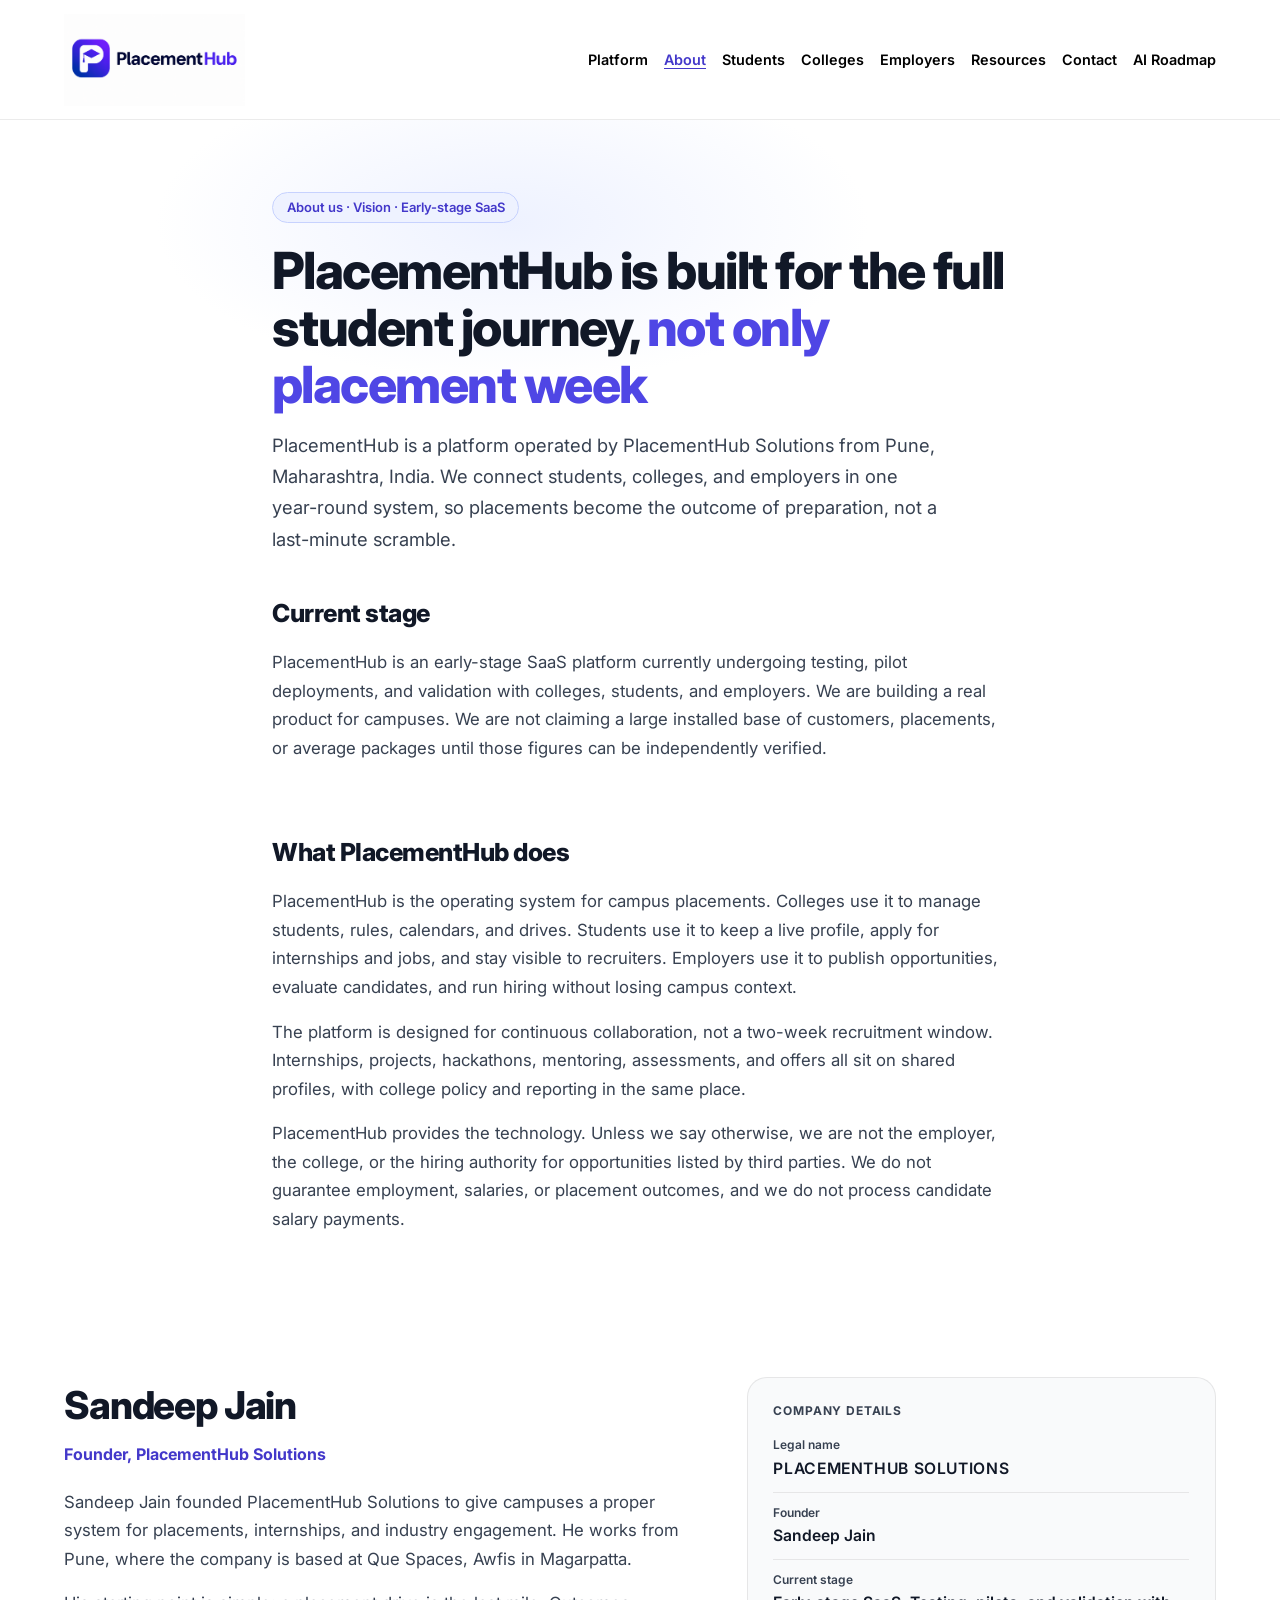
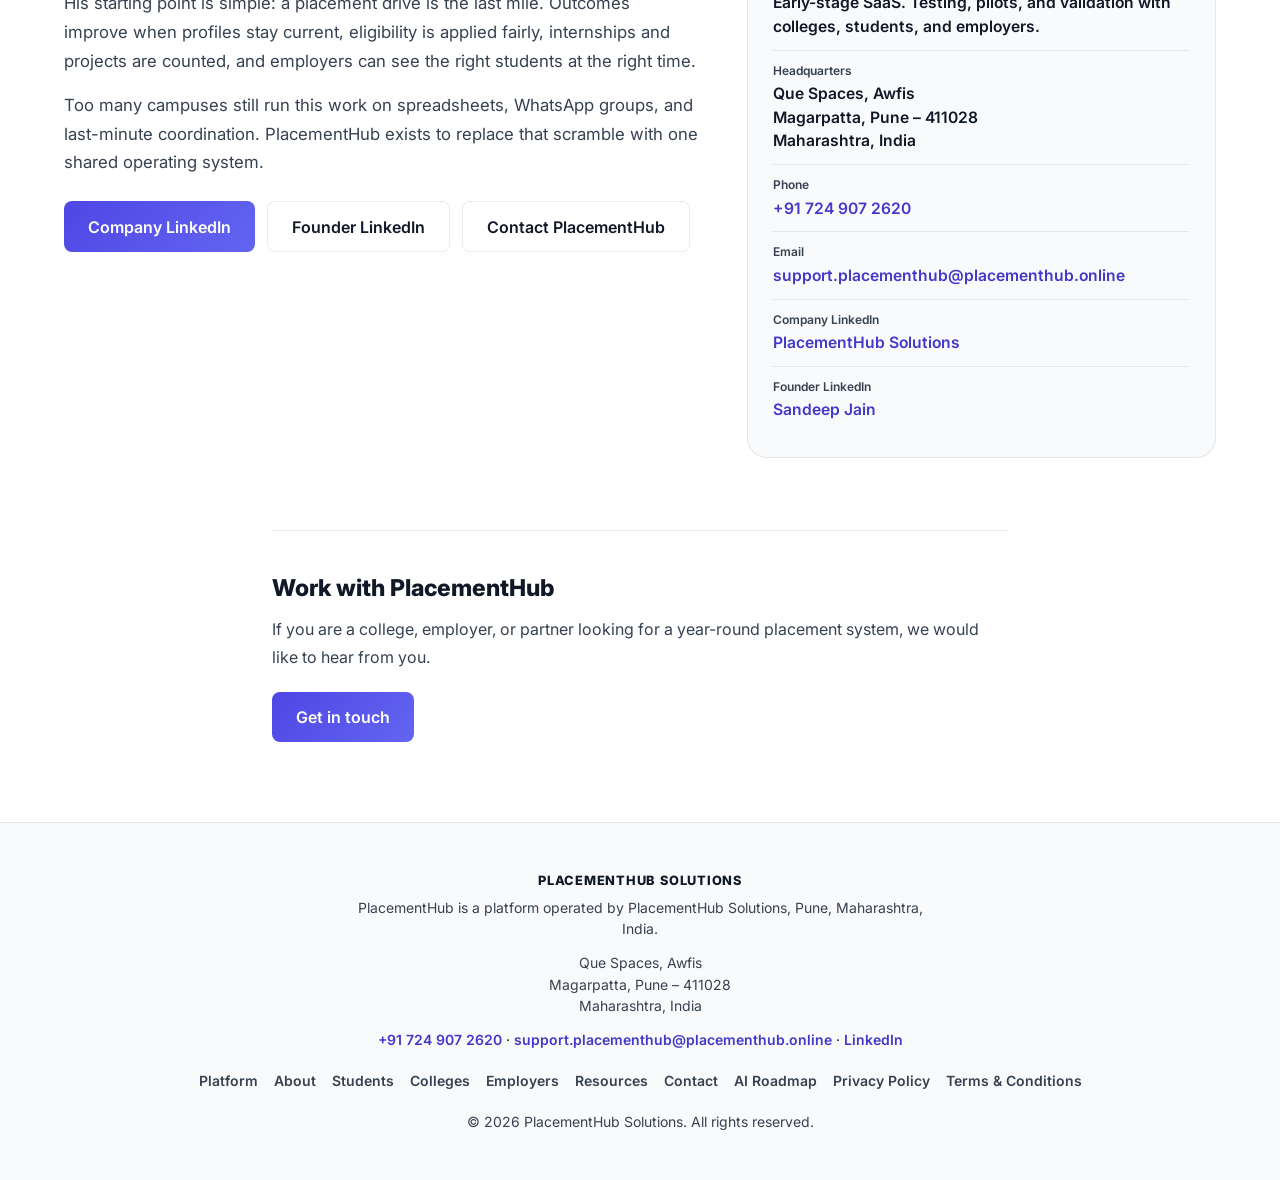
==== about/index.html @ 290630dd "Split the landing page into a multi-page site with shared chrome. Co-authored-by: Cursor <cursoragen" ====
<!DOCTYPE html>
<html lang="en">
<head>
  <meta charset="utf-8" />
  <meta name="viewport" content="width=device-width, initial-scale=1" />
  <meta http-equiv="Cache-Control" content="no-cache, no-store, must-revalidate" />
  <meta http-equiv="Pragma" content="no-cache" />
  <title>About Us — PlacementHub</title>
  <meta name="description" content="Meet PlacementHub Solutions and founder Sandeep Jain. PlacementHub is an early-stage campus placement platform based in Pune." />
  <link rel="canonical" href="https://placementhub.online/about/" />
  <script src="/js/refresh.js"></script>
  <link rel="preconnect" href="https://fonts.googleapis.com" />
  <link rel="preconnect" href="https://fonts.gstatic.com" crossorigin />
  <link href="https://fonts.googleapis.com/css2?family=Inter:wght@400;500;600;700;800&display=swap" rel="stylesheet" />
  <link rel="stylesheet" href="/css/site.css" />
</head>
<body>
  <a class="skip-link" href="#content">Skip to content</a>
  <header class="site-header">
    <div class="header-inner">
      <a class="brand" href="/" aria-label="PlacementHub home">
        <img class="brand-logo" src="/images/logo.png" alt="PlacementHub" width="480" height="92" />
      </a>
      <div class="header-actions">
        <nav class="nav-links" aria-label="Primary">
          <a href="/platform/">Platform</a>
          <a href="/about/" aria-current="page">About</a>
          <a href="/students/">Students</a>
          <a href="/colleges/">Colleges</a>
          <a href="/employers/">Employers</a>
          <a href="/resources/">Resources</a>
          <a href="/contact/">Contact</a>
          <a href="https://placementhubsupport-coder.github.io/PlacementHub-AI-Lab/" target="_blank" rel="noopener noreferrer">AI Roadmap</a>
        </nav>
      </div>
    </div>
  </header>
  <main id="content">
    <section class="page-hero">
      <div class="hero-glow" aria-hidden="true"></div>
      <div class="hero-inner">
        <p class="kicker">About us · Vision · Early-stage SaaS</p>
        <h1>PlacementHub is built for the full student journey, <span>not only placement week</span></h1>
        <p class="hero-lead">
          PlacementHub is a platform operated by PlacementHub Solutions from Pune, Maharashtra, India.
          We connect students, colleges, and employers in one year-round system, so placements become the outcome of preparation, not a last-minute scramble.
        </p>
      </div>
    </section>
    <section class="band">
      <div class="band-inner">
        <h2>Current stage</h2>
        <p>
          PlacementHub is an early-stage SaaS platform currently undergoing testing, pilot deployments, and validation with colleges, students, and employers.
          We are building a real product for campuses. We are not claiming a large installed base of customers, placements, or average packages until those figures can be independently verified.
        </p>
      </div>
    </section>
    <section class="band">
      <div class="band-inner">
        <h2>What PlacementHub does</h2>
        <p>
          PlacementHub is the operating system for campus placements. Colleges use it to manage students, rules, calendars, and drives.
          Students use it to keep a live profile, apply for internships and jobs, and stay visible to recruiters.
          Employers use it to publish opportunities, evaluate candidates, and run hiring without losing campus context.
        </p>
        <p>
          The platform is designed for continuous collaboration, not a two-week recruitment window. Internships, projects, hackathons, mentoring, assessments, and offers all sit on shared profiles, with college policy and reporting in the same place.
        </p>
        <p>
          PlacementHub provides the technology. Unless we say otherwise, we are not the employer, the college, or the hiring authority for opportunities listed by third parties.
          We do not guarantee employment, salaries, or placement outcomes, and we do not process candidate salary payments.
        </p>
      </div>
    </section>
    <section class="founder">
      <div class="founder-inner">
        <div>
          <h2>Sandeep Jain</h2>
          <p class="role">Founder, PlacementHub Solutions</p>
          <p>
            Sandeep Jain founded PlacementHub Solutions to give campuses a proper system for placements, internships, and industry engagement.
            He works from Pune, where the company is based at Que Spaces, Awfis in Magarpatta.
          </p>
          <p>
            His starting point is simple: a placement drive is the last mile. Outcomes improve when profiles stay current, eligibility is applied fairly, internships and projects are counted, and employers can see the right students at the right time.
          </p>
          <p>
            Too many campuses still run this work on spreadsheets, WhatsApp groups, and last-minute coordination. PlacementHub exists to replace that scramble with one shared operating system.
          </p>
          <div class="founder-actions">
            <a class="btn btn-primary" href="https://www.linkedin.com/company/placementhubonline/" target="_blank" rel="noopener noreferrer">Company LinkedIn</a>
            <a class="btn btn-secondary" href="https://www.linkedin.com/in/jain35/" target="_blank" rel="noopener noreferrer">Founder LinkedIn</a>
            <a class="btn btn-secondary" href="/contact/">Contact PlacementHub</a>
          </div>
        </div>
        <aside class="company-panel">
          <h3>Company details</h3>
          <dl>
            <div class="pair"><dt>Legal name</dt><dd class="org-name">PlacementHub Solutions</dd></div>
            <div class="pair"><dt>Founder</dt><dd>Sandeep Jain</dd></div>
            <div class="pair"><dt>Current stage</dt><dd>Early-stage SaaS. Testing, pilots, and validation with colleges, students, and employers.</dd></div>
            <div class="pair"><dt>Headquarters</dt><dd>Que Spaces, Awfis<br />Magarpatta, Pune – 411028<br />Maharashtra, India</dd></div>
            <div class="pair"><dt>Phone</dt><dd><a href="tel:+917249072620">+91 724 907 2620</a></dd></div>
            <div class="pair"><dt>Email</dt><dd><a href="mailto:support.placementhub@placementhub.online">support.placementhub@placementhub.online</a></dd></div>
            <div class="pair"><dt>Company LinkedIn</dt><dd><a href="https://www.linkedin.com/company/placementhubonline/" target="_blank" rel="noopener noreferrer">PlacementHub Solutions</a></dd></div>
            <div class="pair"><dt>Founder LinkedIn</dt><dd><a href="https://www.linkedin.com/in/jain35/" target="_blank" rel="noopener noreferrer">Sandeep Jain</a></dd></div>
          </dl>
        </aside>
      </div>
    </section>
    <section class="page-cta">
      <div class="cta-inner">
        <h2>Work with PlacementHub</h2>
        <p>If you are a college, employer, or partner looking for a year-round placement system, we would like to hear from you.</p>
        <a class="btn btn-primary" href="/contact/">Get in touch</a>
      </div>
    </section>
  </main>

  <footer class="site-footer">
    <div class="footer-inner">
      <div class="footer-identity">
        <p class="footer-org">PlacementHub Solutions</p>
        <p class="footer-operated">PlacementHub is a platform operated by PlacementHub Solutions, Pune, Maharashtra, India.</p>
        <address class="footer-address">
          Que Spaces, Awfis<br />
          Magarpatta, Pune – 411028<br />
          Maharashtra, India
        </address>
        <p class="footer-contact-links">
          <a href="tel:+917249072620">+91 724 907 2620</a>
          ·
          <a href="mailto:support.placementhub@placementhub.online">support.placementhub@placementhub.online</a>
          ·
          <a href="https://www.linkedin.com/company/placementhubonline/" target="_blank" rel="noopener noreferrer">LinkedIn</a>
        </p>
      </div>
      <nav class="footer-nav" aria-label="Footer">
        <a href="/platform/">Platform</a>
        <a href="/about/">About</a>
        <a href="/students/">Students</a>
        <a href="/colleges/">Colleges</a>
        <a href="/employers/">Employers</a>
        <a href="/resources/">Resources</a>
        <a href="/contact/">Contact</a>
        <a href="https://placementhubsupport-coder.github.io/PlacementHub-AI-Lab/" target="_blank" rel="noopener noreferrer">AI Roadmap</a>
        <a href="/privacy.html">Privacy Policy</a>
        <a href="/terms.html">Terms &amp; Conditions</a>
      </nav>
      <p class="footer-copy">&copy; 2026 PlacementHub Solutions. All rights reserved.</p>
    </div>
  </footer>
</body>
</html>
---- css/site.css ----
:root {
      --primary-50: #EEF2FF;
      --primary-200: #C7D2FE;
      --primary-500: #6366F1;
      --primary-600: #4F46E5;
      --primary-700: #4338CA;
      --primary-900: #312E81;
      --success-50: #ECFDF5;
      --success-600: #059669;
      --bg-primary: #FFFFFF;
      --bg-secondary: #F9FAFB;
      --text-primary: #111827;
      --text-secondary: #374151;
      --border-default: rgba(0, 0, 0, 0.08);
      --radius-lg: 0.75rem;
      --radius-xl: 1rem;
      --radius-2xl: 1.25rem;
      --shadow-sm: 0 1px 2px rgba(0, 0, 0, 0.05);
      --shadow-xl: 0 20px 40px rgba(15, 23, 42, 0.12);
      --font-sans: Inter, system-ui, -apple-system, Segoe UI, Roboto, sans-serif;
    }

    * { box-sizing: border-box; }
    html { scroll-behavior: smooth; }
    body {
      margin: 0;
      font-family: var(--font-sans);
      background: var(--bg-primary);
      color: var(--text-primary);
      line-height: 1.5;
      -webkit-font-smoothing: antialiased;
    }
    a { color: inherit; text-decoration: none; }
    img { max-width: 100%; height: auto; display: block; }

    .btn {
      display: inline-flex;
      align-items: center;
      justify-content: center;
      gap: 0.5rem;
      border-radius: 0.5rem;
      font-weight: 600;
      border: 1px solid transparent;
      cursor: pointer;
      font-family: inherit;
      transition: background 0.15s ease-out, border-color 0.15s ease-out;
    }
    .btn-primary {
      background: linear-gradient(135deg, var(--primary-600), var(--primary-500));
      color: #fff;
      border: none;
    }
    .btn-primary:hover { filter: brightness(1.05); }
    .btn-secondary {
      background: var(--bg-primary);
      color: var(--text-primary);
      border-color: var(--border-default);
    }
    .btn-secondary:hover { background: var(--bg-secondary); }

    .site-header {
      position: sticky;
      top: 0;
      z-index: 40;
      background: var(--bg-primary);
      border-bottom: 1px solid var(--border-default);
    }
    .header-inner {
      max-width: 1200px;
      margin: 0 auto;
      padding: 0.85rem 1.5rem;
      display: flex;
      align-items: center;
      justify-content: space-between;
      gap: 1rem;
      flex-wrap: wrap;
    }
    .brand {
      display: flex;
      align-items: center;
      line-height: 0;
    }
    .brand-logo {
      height: 5.75rem;
      width: auto;
      max-width: min(480px, 70vw);
      object-fit: contain;
      object-position: left center;
      display: block;
    }
    .header-actions {
      display: flex;
      align-items: center;
      gap: 1.25rem;
      flex-wrap: wrap;
      margin-left: auto;
    }
    .nav-links {
      display: flex;
      gap: 1.25rem;
      flex-wrap: wrap;
      align-items: center;
    }
    .nav-links a {
      font-size: 0.9rem;
      font-weight: 600;
      color: #000;
      background: none;
      border: none;
      padding: 0;
    }
    .nav-links a:hover { color: #000; text-decoration: underline; }

    .hero {
      padding: 6rem 1.5rem 4rem;
      text-align: center;
      position: relative;
      overflow: hidden;
    }
    .hero-glow {
      position: absolute;
      top: -10%;
      left: 50%;
      transform: translateX(-50%);
      width: 100%;
      max-width: 800px;
      height: 400px;
      background: radial-gradient(ellipse at top, var(--primary-50) 0%, transparent 70%);
      pointer-events: none;
      z-index: 0;
    }
    .hero-inner {
      max-width: 48rem;
      margin: 0 auto;
      position: relative;
      z-index: 1;
    }
    .pill {
      display: inline-flex;
      align-items: center;
      gap: 0.5rem;
      border-radius: 9999px;
      border: 1px solid var(--primary-200);
      background: var(--primary-50);
      color: var(--primary-700);
      padding: 0.375rem 1rem;
      font-size: 0.875rem;
      font-weight: 600;
      margin-bottom: 2rem;
    }
    .hero h1 {
      font-size: clamp(2.25rem, 5vw, 3.75rem);
      font-weight: 800;
      letter-spacing: -0.025em;
      margin: 0 0 1.5rem;
      line-height: 1.12;
    }
    .hero h1 .accent { color: var(--primary-600); }
    .hero-lead {
      font-size: 1.2rem;
      color: var(--text-secondary);
      max-width: 44rem;
      margin: 0 auto 2.5rem;
      line-height: 1.65;
    }
    .hero-actions {
      display: flex;
      justify-content: center;
      gap: 1rem;
      flex-wrap: wrap;
    }
    .hero-actions .btn { padding: 0.875rem 2rem; font-size: 1.125rem; }

    .stage-note {
      max-width: 40rem;
      margin: 2.25rem auto 0;
      padding: 1.05rem 1.2rem;
      border: 1px solid var(--border-default);
      border-radius: var(--radius-lg);
      background: var(--bg-secondary);
      text-align: left;
    }
    .stage-note strong {
      display: block;
      font-size: 0.75rem;
      letter-spacing: 0.07em;
      text-transform: uppercase;
      color: var(--primary-700);
      margin-bottom: 0.3rem;
    }
    .stage-note p {
      margin: 0;
      font-size: 0.95rem;
      color: var(--text-secondary);
      line-height: 1.55;
    }
    .highlights {
      display: grid;
      grid-template-columns: repeat(4, minmax(0, 1fr));
      gap: 2rem;
      max-width: 1000px;
      margin: 4.5rem auto 0;
      padding-top: 2.75rem;
      border-top: 1px solid var(--border-default);
      text-align: center;
    }
    .highlights .label {
      margin: 0 0 0.5rem;
      font-size: 0.8rem;
      font-weight: 800;
      letter-spacing: 0.08em;
      text-transform: uppercase;
      color: var(--primary-700);
    }
    .highlights p {
      margin: 0;
      font-size: 0.95rem;
      font-weight: 600;
      color: var(--text-secondary);
      line-height: 1.45;
    }
    @media (max-width: 800px) {
      .highlights { grid-template-columns: repeat(2, minmax(0, 1fr)); gap: 1.5rem; }
    }
    @media (max-width: 420px) {
      .highlights { grid-template-columns: 1fr; }
    }

    .section {
      padding: 5rem 1.5rem;
    }
    .section-muted {
      background: var(--bg-secondary);
      border-top: 1px solid var(--border-default);
    }
    .section-bordered {
      border-top: 1px solid var(--border-default);
      border-bottom: 1px solid var(--border-default);
    }
    .section-narrow { max-width: 52rem; margin: 0 auto; }
    .section-wide { max-width: 1200px; margin: 0 auto; }
    .section h2 {
      font-size: clamp(1.75rem, 3vw, 2.25rem);
      font-weight: 800;
      letter-spacing: -0.025em;
      margin: 0 0 1.5rem;
      text-align: center;
    }
    .section h2 .accent { color: var(--primary-600); }
    .prose {
      font-size: 1.0625rem;
      color: var(--text-secondary);
      line-height: 1.75;
      display: grid;
      gap: 1.25rem;
    }
    .prose p { margin: 0; }
    .prose strong { color: var(--text-primary); }

    .stakeholder-grid {
      margin-top: 2.5rem;
      display: grid;
      grid-template-columns: repeat(auto-fit, minmax(220px, 1fr));
      gap: 1.25rem;
    }
    .stakeholder-card {
      border-radius: var(--radius-lg);
      border: 1px solid var(--border-default);
      background: var(--bg-primary);
      padding: 1.25rem 1.35rem;
    }
    .stakeholder-card .label {
      display: flex;
      align-items: center;
      gap: 0.6rem;
      margin-bottom: 0.5rem;
      font-weight: 700;
      font-size: 0.95rem;
      color: var(--text-primary);
    }
    .stakeholder-card .icon {
      color: var(--primary-600);
      font-size: 1.1rem;
    }
    .stakeholder-card p {
      margin: 0;
      font-size: 0.875rem;
      color: var(--text-secondary);
      line-height: 1.5;
    }
    .vision-close {
      margin: 2.5rem 0 0;
      text-align: center;
      font-size: 1.125rem;
      font-weight: 700;
      color: var(--text-primary);
      line-height: 1.5;
    }
    .vision-close .accent { color: var(--primary-600); }
    .vision-close a {
      display: inline-block;
      margin-top: 1rem;
      color: var(--primary-700);
      font-weight: 700;
      text-decoration: underline;
      text-underline-offset: 3px;
    }

    .chart-section {
      padding: 4rem 1.5rem 5rem;
      background: var(--bg-primary);
      border-top: 1px solid var(--border-default);
    }
    .chart-intro {
      text-align: center;
      max-width: 42rem;
      margin: 0 auto 2rem;
    }
    .chart-intro p {
      margin: 0;
      font-size: 1.0625rem;
      color: var(--text-secondary);
      line-height: 1.6;
    }
    .chart-frame {
      max-width: 960px;
      margin: 0 auto;
      border-radius: var(--radius-xl);
      border: 1px solid var(--border-default);
      background: var(--bg-secondary);
      padding: 1.25rem;
      box-shadow: var(--shadow-sm);
    }
    .chart-frame img {
      width: 100%;
      border-radius: var(--radius-lg);
    }
    .chart-caption {
      margin: 1rem 0 0;
      text-align: center;
      font-size: 0.875rem;
      color: var(--text-secondary);
    }

    .features-intro {
      text-align: center;
      max-width: 42rem;
      margin: 0 auto 4rem;
    }
    .features-intro p {
      font-size: 1.125rem;
      color: var(--text-secondary);
      margin: 0;
    }
    .feature-grid {
      display: grid;
      grid-template-columns: repeat(auto-fit, minmax(300px, 1fr));
      gap: 2rem;
    }
    .feature-card {
      border-radius: var(--radius-xl);
      border: 1px solid var(--border-default);
      background: var(--bg-primary);
      padding: 2rem;
      box-shadow: var(--shadow-sm);
    }
    .feature-icon {
      margin-bottom: 1.25rem;
      display: inline-flex;
      height: 3.5rem;
      width: 3.5rem;
      align-items: center;
      justify-content: center;
      border-radius: 1rem;
      background: var(--primary-50);
      color: var(--primary-600);
      font-size: 1.5rem;
    }
    .feature-card h3 {
      font-size: 1.25rem;
      font-weight: 700;
      margin: 0 0 0.75rem;
    }
    .feature-card p {
      margin: 0;
      font-size: 0.95rem;
      color: var(--text-secondary);
      line-height: 1.6;
    }

    .resources-intro {
      text-align: center;
      max-width: 42rem;
      margin: 0 auto 3rem;
    }
    .resources-intro p {
      margin: 0;
      font-size: 1.125rem;
      color: var(--text-secondary);
    }
    .resource-tabs {
      display: flex;
      flex-wrap: wrap;
      justify-content: center;
      gap: 0.5rem;
      max-width: 1100px;
      margin: 0 auto 1.75rem;
    }
    .resource-tab {
      appearance: none;
      font-family: inherit;
      cursor: pointer;
      border-radius: 9999px;
      border: 1px solid var(--border-default);
      background: var(--bg-primary);
      color: var(--text-secondary);
      font-size: 0.85rem;
      font-weight: 700;
      letter-spacing: 0.01em;
      padding: 0.45rem 0.95rem;
      transition: background 0.15s ease-out, border-color 0.15s ease-out, color 0.15s ease-out, box-shadow 0.15s ease-out;
    }
    .resource-tab:hover {
      border-color: var(--primary-200);
      color: var(--primary-700);
    }
    .resource-tab.is-active {
      background: linear-gradient(135deg, var(--primary-600), var(--primary-500));
      border-color: transparent;
      color: #fff;
      box-shadow: 0 6px 16px rgba(79, 70, 229, 0.22);
    }
    .resource-tab:focus-visible {
      outline: 2px solid var(--primary-500);
      outline-offset: 2px;
    }
    .resource-item.is-filtered-out {
      display: none;
    }
    .resource-icon--risk { background: #FEF2F2; border-color: #FECACA; color: #B91C1C; }
    .resource-list {
      display: grid;
      grid-template-columns: repeat(2, minmax(0, 1fr));
      gap: 1.25rem;
      max-width: 1100px;
      width: 100%;
      margin: 0 auto;
    }
    .resource-item {
      display: grid;
      grid-template-columns: auto 1fr;
      grid-template-rows: auto 1fr auto;
      column-gap: 0.9rem;
      row-gap: 0.85rem;
      align-items: start;
      padding: 1.35rem 1.4rem;
      border-radius: var(--radius-xl);
      border: 1px solid var(--border-default);
      background: var(--bg-primary);
      box-shadow: var(--shadow-sm);
      transition: border-color 0.15s ease-out, box-shadow 0.15s ease-out;
      height: 100%;
    }
    .resource-item:hover {
      border-color: var(--primary-200);
      box-shadow: 0 8px 24px rgba(79, 70, 229, 0.08);
    }
    .resource-icon {
      grid-column: 1;
      grid-row: 1;
      flex-shrink: 0;
      display: inline-flex;
      height: 3.25rem;
      width: 3.25rem;
      align-items: center;
      justify-content: center;
      border-radius: 0.85rem;
      background: var(--primary-50);
      color: var(--primary-600);
      border: 1px solid var(--primary-200);
    }
    .resource-icon svg {
      width: 1.55rem;
      height: 1.55rem;
    }
    .resource-icon--docker { background: #E8F4FC; border-color: #B6D9F0; color: #2496ED; }
    .resource-icon--git { background: #FBEAE5; border-color: #F0C4B4; color: #F05032; }
    .resource-icon--security { background: #ECFDF5; border-color: #A7F3D0; color: #059669; }
    .resource-icon--monitor { background: #EEF2FF; border-color: #C7D2FE; color: #4F46E5; }
    .resource-icon--pm { background: #FEF3C7; border-color: #FDE68A; color: #D97706; }
    .resource-icon--models { background: #EEF2FF; border-color: #C7D2FE; color: #4338CA; }
    .resource-icon--quiz { background: #F5F3FF; border-color: #DDD6FE; color: #7C3AED; }
    .resource-icon--roadmap { background: #EEF2FF; border-color: #C7D2FE; color: #4338CA; }
    .resource-icon--handbook { background: #FEF2F2; border-color: #FECACA; color: #DC2626; }
    .resource-icon--career { background: #ECFEFF; border-color: #A5F3FC; color: #0891B2; }
    .resource-icon--hr { background: #FDF2F8; border-color: #FBCFE8; color: #DB2777; }
    .resource-icon--network { background: #ECFDF5; border-color: #A7F3D0; color: #047857; }
    .resource-icon--dl { background: #EEF2FF; border-color: #C7D2FE; color: #4F46E5; }
    .resource-icon--dbms { background: #FFF7ED; border-color: #FED7AA; color: #EA580C; }
    .resource-icon--ml { background: #F5F3FF; border-color: #DDD6FE; color: #6D28D9; }
    .resource-icon--os { background: #ECFEFF; border-color: #A5F3FC; color: #0E7490; }
    .resource-icon--ph { background: #EEF2FF; border-color: #C7D2FE; color: #4F46E5; }
    .resource-part-links {
      display: grid;
      grid-template-columns: repeat(6, minmax(0, 1fr));
      gap: 0.45rem;
      width: 100%;
    }
    .resource-part-links a {
      display: inline-flex;
      align-items: center;
      justify-content: center;
      min-height: 2.5rem;
      padding: 0.45rem 0.35rem;
      border-radius: 0.65rem;
      border: 1px solid var(--primary-200);
      background: var(--primary-50);
      color: var(--primary-700);
      font-size: 0.95rem;
      font-weight: 700;
      text-decoration: none;
      transition: background 0.15s ease-out, border-color 0.15s ease-out, color 0.15s ease-out;
    }
    .resource-part-links a:hover {
      background: var(--primary-600);
      border-color: var(--primary-600);
      color: #fff;
    }
    @media (max-width: 420px) {
      .resource-part-links {
        grid-template-columns: repeat(3, minmax(0, 1fr));
      }
    }
    .resource-info {
      grid-column: 2;
      grid-row: 1 / 3;
      min-width: 0;
    }
    .resource-type {
      display: inline-flex;
      align-items: center;
      gap: 0.4rem;
      font-size: 0.75rem;
      font-weight: 700;
      letter-spacing: 0.04em;
      text-transform: uppercase;
      color: var(--primary-700);
      background: var(--primary-50);
      border: 1px solid var(--primary-200);
      border-radius: 9999px;
      padding: 0.2rem 0.65rem;
      margin-bottom: 0.65rem;
    }
    .resource-item h3 {
      margin: 0 0 0.35rem;
      font-size: 1.05rem;
      font-weight: 700;
      letter-spacing: -0.01em;
      line-height: 1.35;
    }
    .resource-item .resource-desc {
      margin: 0;
      font-size: 0.9rem;
      color: var(--text-secondary);
      line-height: 1.5;
    }
    .resource-meta {
      margin-top: 0.65rem;
      display: flex;
      flex-wrap: wrap;
      gap: 0.75rem 1.1rem;
      font-size: 0.8rem;
      font-weight: 600;
      color: var(--text-secondary);
    }
    .resource-meta .downloads {
      color: var(--primary-700);
    }
    .resource-meta .downloads .count-val {
      font-weight: 700;
      display: inline-block;
    }
    .resource-actions {
      grid-column: 1 / -1;
      display: flex;
      flex-direction: column;
      align-items: stretch;
      gap: 0.5rem;
      margin-top: auto;
    }
    .resource-actions .btn {
      padding: 0.7rem 1.25rem;
      font-size: 0.95rem;
      white-space: nowrap;
      width: 100%;
    }
    .resource-actions .btn svg {
      width: 1rem;
      height: 1rem;
    }

    .contact-wrap {
      padding: 6rem 1.5rem;
      background: var(--bg-secondary);
      border-top: 1px solid var(--border-default);
    }
    .contact-card {
      max-width: 58rem;
      margin: 0 auto;
      border-radius: var(--radius-2xl);
      border: 1px solid var(--border-default);
      background: var(--bg-primary);
      padding: 2.5rem 2rem;
      box-shadow: var(--shadow-sm);
    }
    .contact-card h2 {
      margin: 0 0 0.5rem;
      font-size: 1.75rem;
      font-weight: 800;
      letter-spacing: -0.025em;
      text-align: center;
    }
    .contact-card > .lead {
      margin: 0 0 1.75rem;
      text-align: center;
      color: var(--text-secondary);
      font-size: 0.95rem;
    }
    .contact-layout {
      display: grid;
      grid-template-columns: minmax(0, 1fr) minmax(0, 1.15fr);
      gap: 2rem 2.5rem;
      align-items: start;
    }
    .contact-details {
      margin: 0;
      font-style: normal;
      color: var(--text-secondary);
      font-size: 0.98rem;
      line-height: 1.6;
    }
    .contact-details .org {
      margin: 0 0 0.65rem;
      color: var(--text-primary);
      font-size: 0.95rem;
      font-weight: 800;
      letter-spacing: 0.04em;
      text-transform: uppercase;
    }
    .contact-details p { margin: 0; }
    .contact-details .contact-meta { margin-top: 0.9rem; }
    .contact-details a {
      color: var(--primary-700);
      font-weight: 600;
    }
    .contact-details a:hover { text-decoration: underline; }
    .contact-form {
      display: grid;
      gap: 1rem;
    }
    .contact-form label {
      display: grid;
      gap: 0.35rem;
      font-size: 0.875rem;
      font-weight: 600;
      color: var(--text-primary);
    }
    .contact-form input,
    .contact-form textarea {
      width: 100%;
      padding: 0.65rem 0.85rem;
      border: 1px solid var(--border-default);
      border-radius: 0.5rem;
      font-family: inherit;
      font-size: 0.95rem;
      color: var(--text-primary);
      background: var(--bg-primary);
    }
    .contact-form input:focus,
    .contact-form textarea:focus {
      outline: 2px solid var(--primary-200);
      outline-offset: 1px;
      border-color: var(--primary-500);
    }
    .contact-form textarea { min-height: 7rem; resize: vertical; }
    .contact-form .btn {
      margin-top: 0.25rem;
      padding: 0.75rem 1.25rem;
      font-size: 1rem;
    }
    .contact-confirm {
      display: none;
      text-align: center;
      padding: 1.5rem 0.5rem;
    }
    .contact-confirm.is-visible { display: block; }
    .contact-form.is-hidden { display: none; }
    .contact-confirm .check {
      display: inline-flex;
      align-items: center;
      justify-content: center;
      width: 3rem;
      height: 3rem;
      border-radius: 9999px;
      background: var(--success-50);
      color: var(--success-600);
      font-size: 1.5rem;
      font-weight: 700;
      margin-bottom: 1rem;
    }
    .contact-confirm h3 {
      margin: 0 0 0.5rem;
      font-size: 1.25rem;
      font-weight: 700;
    }
    .contact-confirm p {
      margin: 0;
      color: var(--text-secondary);
      font-size: 0.95rem;
      line-height: 1.55;
    }

    .site-footer {
      background: var(--bg-secondary);
      border-top: 1px solid var(--border-default);
      padding: 3rem 1.5rem;
    }
    .footer-inner {
      max-width: 1200px;
      margin: 0 auto;
      display: flex;
      flex-direction: column;
      align-items: center;
      gap: 1.25rem;
    }
    .footer-identity {
      text-align: center;
      max-width: 36rem;
    }
    .footer-org {
      margin: 0 0 0.4rem;
      font-size: 0.8rem;
      font-weight: 800;
      letter-spacing: 0.06em;
      text-transform: uppercase;
    }
    .footer-operated {
      margin: 0 0 0.85rem;
      font-size: 0.875rem;
      color: var(--text-secondary);
      line-height: 1.5;
    }
    .footer-address {
      margin: 0;
      font-style: normal;
      font-size: 0.875rem;
      color: var(--text-secondary);
      line-height: 1.55;
    }
    .footer-contact-links {
      margin: 0.75rem 0 0;
      font-size: 0.875rem;
    }
    .footer-contact-links a {
      color: var(--primary-700);
      font-weight: 600;
    }
    .footer-contact-links a:hover { text-decoration: underline; }
    .footer-nav {
      display: flex;
      flex-wrap: wrap;
      gap: 1rem;
      justify-content: center;
    }
    .footer-nav a {
      font-size: 0.875rem;
      font-weight: 600;
      color: var(--text-secondary);
    }
    .footer-nav a:hover { color: var(--primary-600); }
    .footer-copy {
      font-size: 0.875rem;
      color: var(--text-secondary);
      margin: 0;
      text-align: center;
    }

    @media (max-width: 640px) {
      .hero { padding: 3.5rem 1.25rem 2.5rem; }
      .section { padding: 3.5rem 1.25rem; }
      .chart-section { padding: 2.5rem 1.25rem 3.5rem; }
      .contact-wrap { padding: 3.5rem 1.25rem; }
      .contact-card { padding: 1.75rem 1.25rem; }
      .contact-layout { grid-template-columns: 1fr; gap: 1.75rem; }
    }

    @media (max-width: 560px) {
      .resource-list { grid-template-columns: 1fr; }
    }

.skip-link {
  position: absolute;
  left: 1rem;
  top: -3rem;
  z-index: 100;
  background: var(--primary-600);
  color: #fff;
  padding: 0.5rem 0.85rem;
  border-radius: 0.375rem;
  font-weight: 600;
  font-size: 0.875rem;
}
.skip-link:focus { top: 0.75rem; }

.nav-links {
  gap: 0.75rem 1rem;
}
.nav-links a[aria-current="page"] {
  color: var(--primary-700);
  text-decoration: underline;
  text-underline-offset: 3px;
}

.page-hero {
  padding: 4.5rem 1.5rem 2.5rem;
  text-align: left;
  position: relative;
  overflow: hidden;
}
.page-hero .hero-glow {
  position: absolute;
  top: -12%;
  left: 40%;
  width: min(720px, 90vw);
  height: 320px;
  background: radial-gradient(ellipse at center, var(--primary-50) 0%, transparent 70%);
  pointer-events: none;
}
.page-hero .hero-inner {
  max-width: 46rem;
  margin: 0 auto;
  position: relative;
  text-align: left;
}
.kicker {
  display: inline-flex;
  border-radius: 9999px;
  border: 1px solid var(--primary-200);
  background: var(--primary-50);
  color: var(--primary-700);
  padding: 0.3rem 0.85rem;
  font-size: 0.8125rem;
  font-weight: 600;
  margin: 0 0 1.15rem;
}
.page-hero h1 {
  margin: 0 0 1rem;
  font-size: clamp(2.1rem, 4.5vw, 3.2rem);
  font-weight: 800;
  letter-spacing: -0.03em;
  line-height: 1.12;
}
.page-hero h1 span { color: var(--primary-600); }
.page-hero .hero-lead {
  margin: 0;
  font-size: 1.15rem;
  color: var(--text-secondary);
  line-height: 1.7;
  max-width: 42rem;
}

.band { padding: 0 1.5rem 4.5rem; }
.band-inner { max-width: 46rem; margin: 0 auto; }
.band h2 {
  margin: 0 0 1rem;
  font-size: 1.55rem;
  font-weight: 800;
  letter-spacing: -0.02em;
}
.band p {
  margin: 0 0 1rem;
  color: var(--text-secondary);
  font-size: 1.05rem;
  line-height: 1.7;
}
.band p:last-child { margin-bottom: 0; }
.band ul {
  margin: 0;
  padding: 0 0 0 1.15rem;
  color: var(--text-secondary);
  font-size: 1.05rem;
  line-height: 1.7;
}
.band li { margin: 0 0 0.65rem; }

.serve { margin-top: 2rem; border-top: 1px solid var(--border-default); }
.serve-row {
  display: grid;
  grid-template-columns: 9.5rem minmax(0, 1fr);
  gap: 1rem 1.5rem;
  padding: 1.15rem 0;
  border-bottom: 1px solid var(--border-default);
}
.serve-row dt {
  margin: 0;
  font-size: 0.92rem;
  font-weight: 700;
  color: var(--primary-700);
}
.serve-row dd {
  margin: 0;
  color: var(--text-secondary);
  font-size: 1.02rem;
  line-height: 1.65;
}

.wide-band {
  background: var(--bg-secondary);
  border-top: 1px solid var(--border-default);
  border-bottom: 1px solid var(--border-default);
  padding: 4rem 1.5rem;
}
.wide-inner { max-width: 72rem; margin: 0 auto; }
.wide-inner > h2 {
  margin: 0 0 0.5rem;
  font-size: 1.55rem;
  font-weight: 800;
  letter-spacing: -0.02em;
}
.wide-lead {
  margin: 0 0 2rem;
  max-width: 42rem;
  color: var(--text-secondary);
  font-size: 1.05rem;
  line-height: 1.7;
}
.does-list {
  margin: 0;
  padding: 0;
  list-style: none;
  display: grid;
  grid-template-columns: repeat(2, minmax(0, 1fr));
  gap: 0;
  border-top: 1px solid var(--border-default);
}
.does-list li {
  padding: 1.15rem 1.25rem 1.15rem 0;
  border-bottom: 1px solid var(--border-default);
  color: var(--text-secondary);
  font-size: 1.02rem;
  line-height: 1.55;
}
.does-list li:nth-child(odd) { padding-right: 1.75rem; }
.does-list li:nth-child(even) { padding-left: 1.75rem; border-left: 1px solid var(--border-default); }
.does-list strong {
  display: block;
  color: var(--text-primary);
  font-size: 1rem;
  margin-bottom: 0.25rem;
}

.founder { padding: 4.5rem 1.5rem; }
.founder-inner {
  max-width: 72rem;
  margin: 0 auto;
  display: grid;
  grid-template-columns: minmax(0, 1.15fr) minmax(16rem, 0.85fr);
  gap: 3rem;
  align-items: start;
}
.founder h2 {
  margin: 0 0 0.35rem;
  font-size: clamp(1.85rem, 3vw, 2.4rem);
  font-weight: 800;
  letter-spacing: -0.03em;
}
.founder .role {
  margin: 0 0 1.25rem;
  color: var(--primary-700);
  font-weight: 700;
  font-size: 1rem;
}
.founder p {
  margin: 0 0 1rem;
  color: var(--text-secondary);
  font-size: 1.05rem;
  line-height: 1.7;
}
.founder-actions {
  display: flex;
  flex-wrap: wrap;
  gap: 0.75rem;
  margin-top: 1.5rem;
}
.company-panel {
  background: var(--bg-secondary);
  border: 1px solid var(--border-default);
  border-radius: var(--radius-2xl);
  padding: 1.5rem 1.6rem;
}
.company-panel h3 {
  margin: 0 0 1rem;
  font-size: 0.75rem;
  font-weight: 700;
  letter-spacing: 0.07em;
  text-transform: uppercase;
  color: var(--text-secondary);
}
.company-panel dl { margin: 0; }
.company-panel .pair {
  padding: 0.7rem 0;
  border-top: 1px solid var(--border-default);
}
.company-panel .pair:first-of-type { border-top: none; padding-top: 0; }
.company-panel dt {
  margin: 0 0 0.15rem;
  font-size: 0.75rem;
  font-weight: 600;
  color: var(--text-secondary);
}
.company-panel dd {
  margin: 0;
  font-size: 0.98rem;
  font-weight: 600;
  line-height: 1.5;
}
.company-panel a { color: var(--primary-700); }
.company-panel a:hover { text-decoration: underline; }
.org-name {
  font-weight: 800;
  letter-spacing: 0.04em;
  text-transform: uppercase;
  font-size: 0.92rem;
}

.page-cta { padding: 0 1.5rem 5rem; }
.page-cta .cta-inner {
  max-width: 46rem;
  margin: 0 auto;
  padding-top: 2.5rem;
  border-top: 1px solid var(--border-default);
}
.page-cta h2 {
  margin: 0 0 0.65rem;
  font-size: 1.45rem;
  font-weight: 800;
}
.page-cta p {
  margin: 0 0 1.35rem;
  color: var(--text-secondary);
  line-height: 1.7;
}

.audience-links {
  display: grid;
  grid-template-columns: repeat(3, minmax(0, 1fr));
  gap: 1.25rem;
  max-width: 1100px;
  margin: 0 auto;
}
.audience-links a {
  display: block;
  padding: 1.5rem 1.4rem;
  border-radius: var(--radius-xl);
  border: 1px solid var(--border-default);
  background: var(--bg-primary);
  box-shadow: var(--shadow-sm);
  transition: border-color 0.15s ease-out, box-shadow 0.15s ease-out;
}
.audience-links a:hover {
  border-color: var(--primary-200);
  box-shadow: 0 8px 24px rgba(79, 70, 229, 0.08);
}
.audience-links .label {
  margin: 0 0 0.4rem;
  font-size: 0.75rem;
  font-weight: 800;
  letter-spacing: 0.07em;
  text-transform: uppercase;
  color: var(--primary-700);
}
.audience-links h3 {
  margin: 0 0 0.45rem;
  font-size: 1.15rem;
}
.audience-links p {
  margin: 0;
  color: var(--text-secondary);
  font-size: 0.95rem;
  line-height: 1.55;
}

.feature-more {
  text-align: center;
  margin: 2.5rem 0 0;
}
.feature-more .btn,
.page-cta .btn,
.founder-actions .btn { padding: 0.8rem 1.5rem; }

@media (max-width: 800px) {
  .serve-row { grid-template-columns: 1fr; gap: 0.3rem; }
  .does-list { grid-template-columns: 1fr; }
  .does-list li:nth-child(odd),
  .does-list li:nth-child(even) {
    padding-left: 0;
    padding-right: 0;
    border-left: none;
  }
  .founder-inner { grid-template-columns: 1fr; gap: 2rem; }
  .audience-links { grid-template-columns: 1fr; }
}
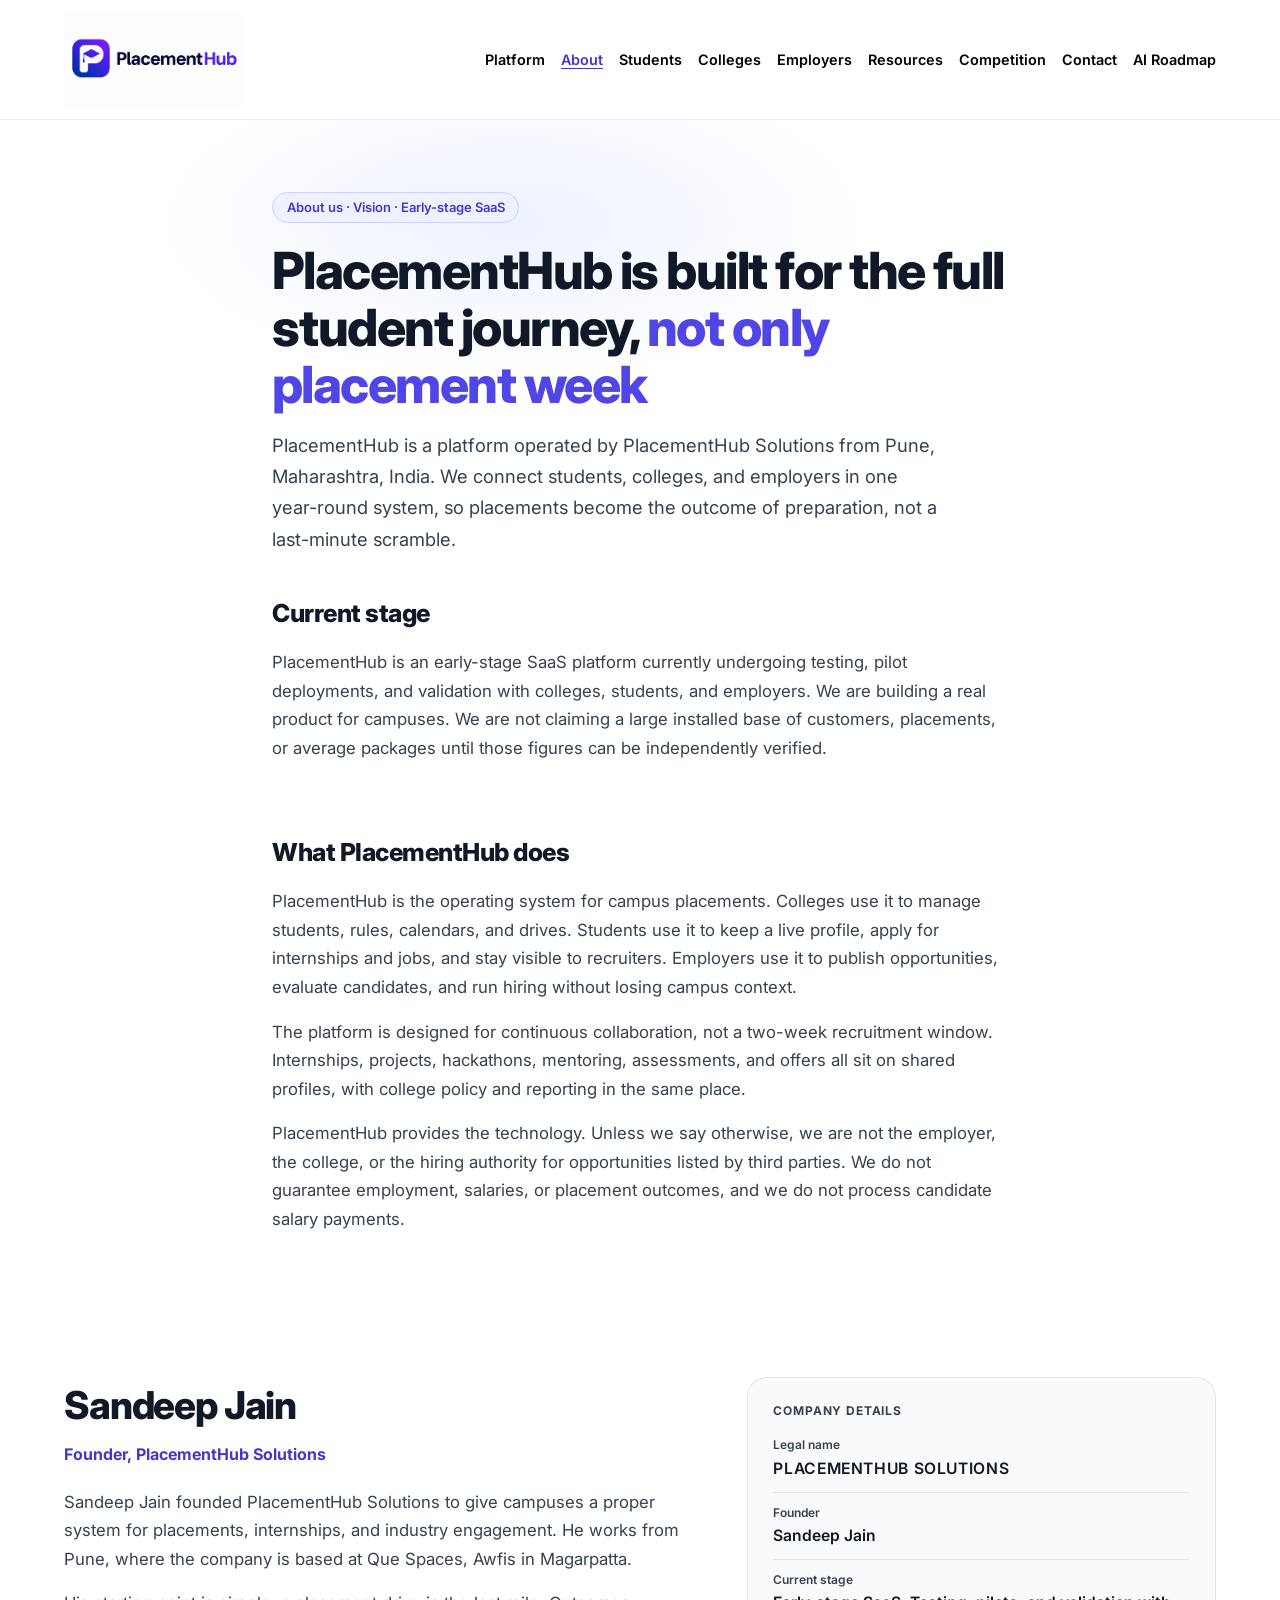
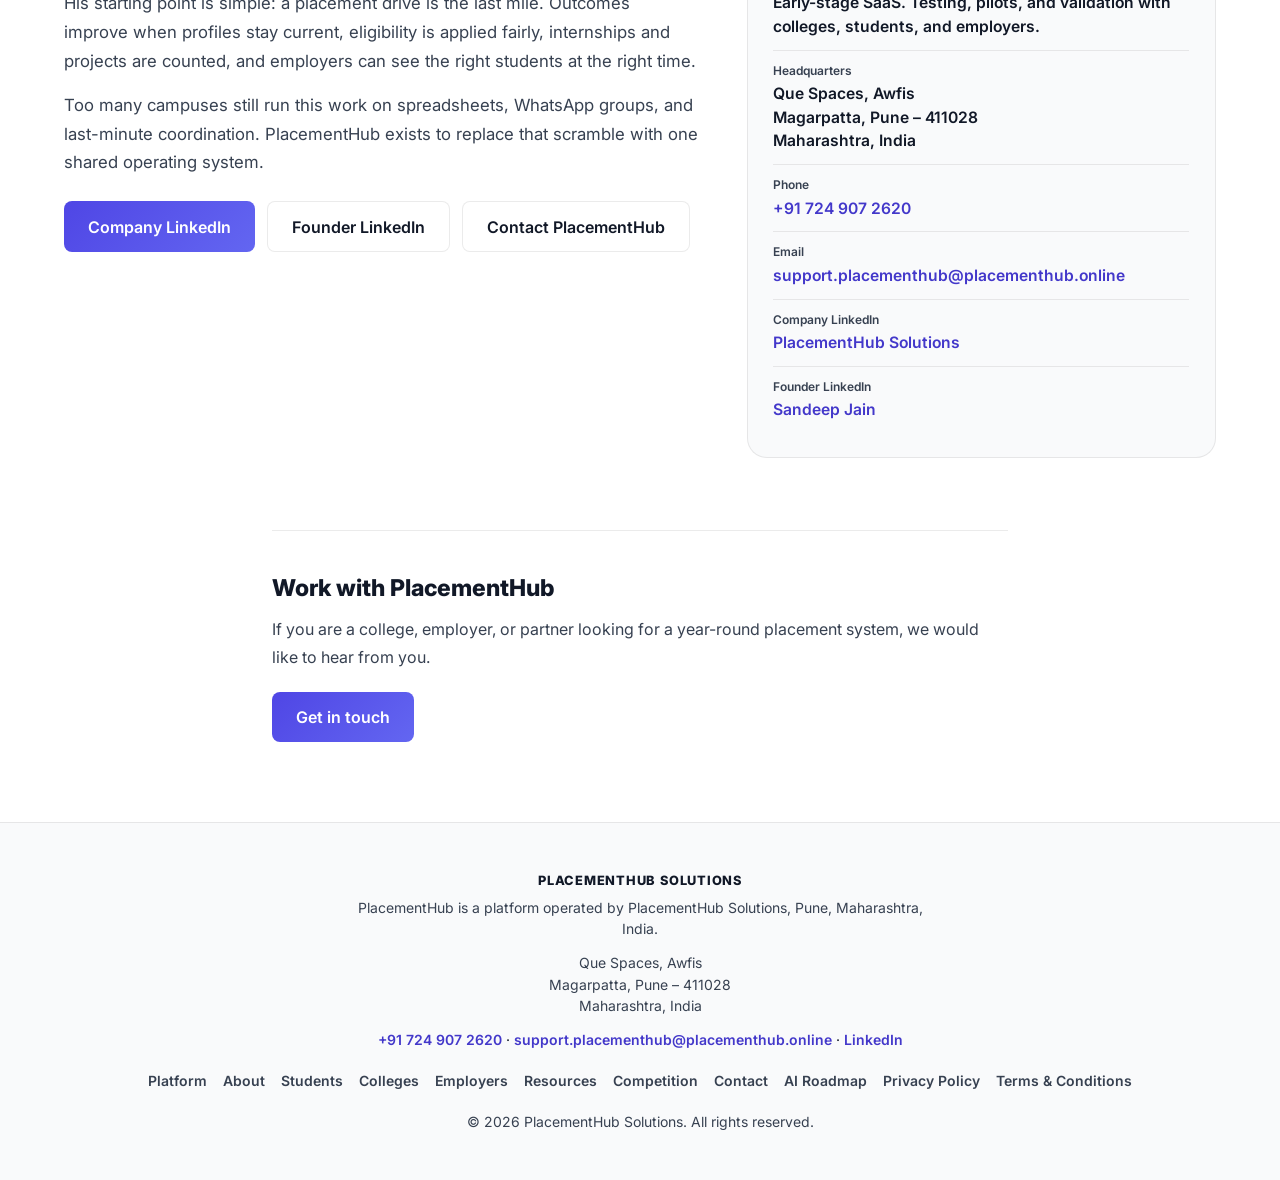
==== commit d0006b7b: "Competition1" ====
--- a/about/index.html
+++ b/about/index.html
@@ -29,6 +29,7 @@
           <a href="/colleges/">Colleges</a>
           <a href="/employers/">Employers</a>
           <a href="/resources/">Resources</a>
+          <a href="/competition/">Competition</a>
           <a href="/contact/">Contact</a>
           <a href="https://placementhubsupport-coder.github.io/PlacementHub-AI-Lab/" target="_blank" rel="noopener noreferrer">AI Roadmap</a>
         </nav>
@@ -143,7 +144,8 @@
         <a href="/colleges/">Colleges</a>
         <a href="/employers/">Employers</a>
         <a href="/resources/">Resources</a>
-        <a href="/contact/">Contact</a>
+        <a href="/competition/">Competition</a>
+          <a href="/contact/">Contact</a>
         <a href="https://placementhubsupport-coder.github.io/PlacementHub-AI-Lab/" target="_blank" rel="noopener noreferrer">AI Roadmap</a>
         <a href="/privacy.html">Privacy Policy</a>
         <a href="/terms.html">Terms &amp; Conditions</a>
--- a/css/site.css
+++ b/css/site.css
@@ -868,6 +868,73 @@
   line-height: 1.7;
   max-width: 42rem;
 }
+.page-hero .hero-actions {
+  display: flex;
+  flex-wrap: wrap;
+  gap: 0.75rem;
+  justify-content: center;
+  margin-top: 1.75rem;
+}
+.page-hero .hero-actions .btn {
+  padding: 0.8rem 1.5rem;
+}
+.page-hero--visual {
+  min-height: min(78vh, 40rem);
+  display: flex;
+  align-items: flex-end;
+  padding: 0;
+  text-align: left;
+  color: #fff;
+}
+.page-hero--visual .page-hero-media {
+  position: absolute;
+  inset: 0;
+  width: 100%;
+  height: 100%;
+  object-fit: cover;
+  object-position: center;
+  z-index: 0;
+}
+.page-hero--visual .page-hero-scrim {
+  position: absolute;
+  inset: 0;
+  z-index: 1;
+  background:
+    linear-gradient(180deg, rgba(17, 24, 39, 0.35) 0%, rgba(17, 24, 39, 0.72) 55%, rgba(17, 24, 39, 0.88) 100%),
+    linear-gradient(90deg, rgba(49, 46, 129, 0.45) 0%, transparent 55%);
+  pointer-events: none;
+}
+.page-hero--visual .hero-inner {
+  position: relative;
+  z-index: 2;
+  max-width: 48rem;
+  margin: 0 auto;
+  padding: 5.5rem 1.5rem 3.25rem;
+  text-align: left;
+}
+.page-hero--visual .kicker {
+  background: rgba(255, 255, 255, 0.12);
+  border-color: rgba(255, 255, 255, 0.28);
+  color: #fff;
+  backdrop-filter: blur(6px);
+}
+.page-hero--visual h1 { color: #fff; }
+.page-hero--visual h1 span { color: #C7D2FE; }
+.page-hero--visual .hero-lead {
+  color: rgba(255, 255, 255, 0.88);
+  max-width: 40rem;
+}
+.page-hero--visual .hero-actions {
+  justify-content: flex-start;
+}
+.page-hero--visual .btn-secondary {
+  background: rgba(255, 255, 255, 0.12);
+  color: #fff;
+  border-color: rgba(255, 255, 255, 0.35);
+}
+.page-hero--visual .btn-secondary:hover {
+  background: rgba(255, 255, 255, 0.2);
+}
 
 .band { padding: 0 1.5rem 4.5rem; }
 .band-inner { max-width: 46rem; margin: 0 auto; }
@@ -1110,3 +1177,190 @@
   .founder-inner { grid-template-columns: 1fr; gap: 2rem; }
   .audience-links { grid-template-columns: 1fr; }
 }
+
+/* Competition campaign */
+.comp-glance {
+  margin: 0;
+  display: grid;
+  grid-template-columns: repeat(4, minmax(0, 1fr));
+  gap: 0;
+  border-top: 1px solid var(--border-default);
+}
+.comp-glance-item {
+  padding: 1.15rem 1.25rem 1.15rem 0;
+  border-bottom: 1px solid var(--border-default);
+}
+.comp-glance-item:nth-child(4n) { padding-right: 0; }
+.comp-glance-item:not(:nth-child(4n)) { padding-right: 1.5rem; }
+.comp-glance-item dt {
+  margin: 0 0 0.3rem;
+  font-size: 0.75rem;
+  font-weight: 700;
+  letter-spacing: 0.06em;
+  text-transform: uppercase;
+  color: var(--primary-700);
+}
+.comp-glance-item dd {
+  margin: 0;
+  font-size: 1.02rem;
+  font-weight: 600;
+  color: var(--text-primary);
+  line-height: 1.45;
+}
+.comp-timeline {
+  margin: 0;
+  padding: 0;
+  list-style: none;
+  border-top: 1px solid var(--border-default);
+}
+.comp-timeline li {
+  display: grid;
+  grid-template-columns: 9.5rem minmax(0, 1fr);
+  gap: 1rem 1.5rem;
+  padding: 1.05rem 0;
+  border-bottom: 1px solid var(--border-default);
+}
+.comp-timeline-date {
+  font-size: 0.92rem;
+  font-weight: 700;
+  color: var(--primary-700);
+}
+.comp-timeline-label {
+  color: var(--text-secondary);
+  font-size: 1.02rem;
+  line-height: 1.55;
+}
+.comp-resources {
+  display: grid;
+  grid-template-columns: repeat(3, minmax(0, 1fr));
+  gap: 1rem;
+}
+.comp-resource {
+  display: flex;
+  flex-direction: column;
+  gap: 0.35rem;
+  padding: 1.35rem 1.3rem;
+  border: 1px solid var(--border-default);
+  border-radius: var(--radius-xl);
+  background: var(--bg-primary);
+  box-shadow: var(--shadow-sm);
+  transition: border-color 0.15s ease-out, box-shadow 0.15s ease-out;
+}
+.comp-resource:hover {
+  border-color: var(--primary-200);
+  box-shadow: 0 8px 24px rgba(79, 70, 229, 0.08);
+}
+.comp-resource-type {
+  font-size: 0.72rem;
+  font-weight: 800;
+  letter-spacing: 0.07em;
+  text-transform: uppercase;
+  color: var(--primary-700);
+}
+.comp-resource strong {
+  font-size: 1.05rem;
+  color: var(--text-primary);
+}
+.comp-resource span:last-child {
+  font-size: 0.9rem;
+  color: var(--text-secondary);
+  line-height: 1.5;
+}
+.comp-prizes {
+  display: grid;
+  grid-template-columns: repeat(3, minmax(0, 1fr));
+  gap: 1rem;
+  margin-bottom: 1.5rem;
+}
+.comp-prize {
+  padding: 1.35rem 1.25rem;
+  border: 1px solid var(--border-default);
+  border-radius: var(--radius-xl);
+  background: var(--bg-primary);
+  text-align: center;
+}
+.comp-prize-place {
+  margin: 0 0 0.4rem;
+  font-size: 0.75rem;
+  font-weight: 800;
+  letter-spacing: 0.07em;
+  text-transform: uppercase;
+  color: var(--primary-700);
+}
+.comp-prize-amount {
+  margin: 0;
+  font-size: clamp(1.6rem, 3vw, 2rem);
+  font-weight: 800;
+  letter-spacing: -0.03em;
+  color: var(--text-primary);
+}
+.comp-prize-note {
+  margin: 0;
+  max-width: 46rem;
+  color: var(--text-secondary);
+  font-size: 1.02rem;
+  line-height: 1.7;
+}
+.comp-prize-note a {
+  color: var(--primary-700);
+  font-weight: 600;
+}
+.comp-prize-note a:hover { text-decoration: underline; }
+.comp-steps {
+  margin: 0 0 1rem;
+  padding: 0;
+  list-style: none;
+  counter-reset: comp-step;
+  border-top: 1px solid var(--border-default);
+}
+.comp-steps li {
+  counter-increment: comp-step;
+  position: relative;
+  padding: 1.15rem 0 1.15rem 2.75rem;
+  border-bottom: 1px solid var(--border-default);
+  color: var(--text-secondary);
+  font-size: 1.02rem;
+  line-height: 1.65;
+}
+.comp-steps li::before {
+  content: counter(comp-step);
+  position: absolute;
+  left: 0;
+  top: 1.15rem;
+  width: 1.85rem;
+  height: 1.85rem;
+  border-radius: 9999px;
+  background: var(--primary-50);
+  border: 1px solid var(--primary-200);
+  color: var(--primary-700);
+  font-size: 0.85rem;
+  font-weight: 800;
+  display: inline-flex;
+  align-items: center;
+  justify-content: center;
+}
+.comp-steps strong {
+  display: block;
+  color: var(--text-primary);
+  margin-bottom: 0.2rem;
+}
+.comp-contact p {
+  margin: 0 0 0.4rem;
+  font-size: 1.05rem;
+}
+.comp-contact a {
+  color: var(--primary-700);
+  font-weight: 600;
+}
+.comp-contact a:hover { text-decoration: underline; }
+
+@media (max-width: 900px) {
+  .comp-glance { grid-template-columns: repeat(2, minmax(0, 1fr)); }
+  .comp-glance-item:not(:nth-child(4n)) { padding-right: 1.25rem; }
+  .comp-resources,
+  .comp-prizes { grid-template-columns: 1fr; }
+}
+@media (max-width: 600px) {
+  .comp-glance { grid-template-columns: 1fr; }
+  .comp-timeline li { grid-template-columns: 1fr; gap: 0.25rem; }
+}
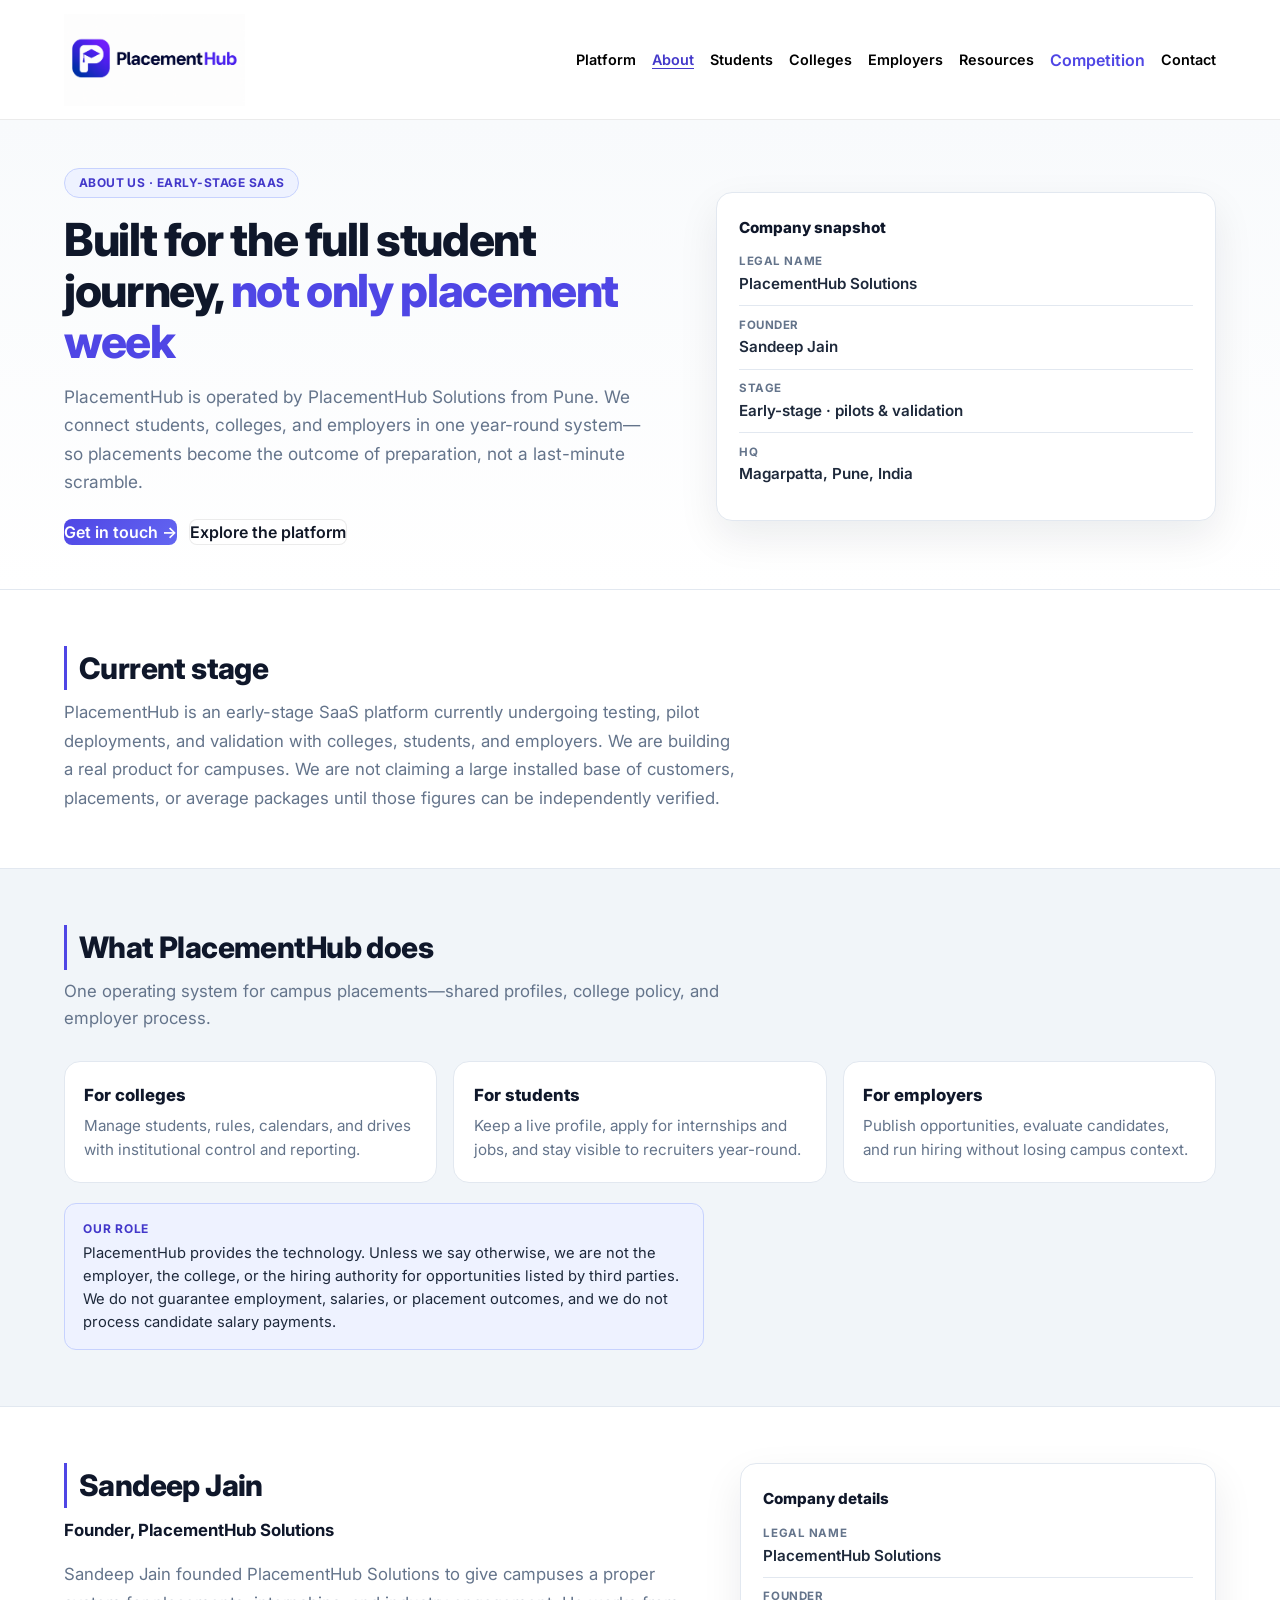
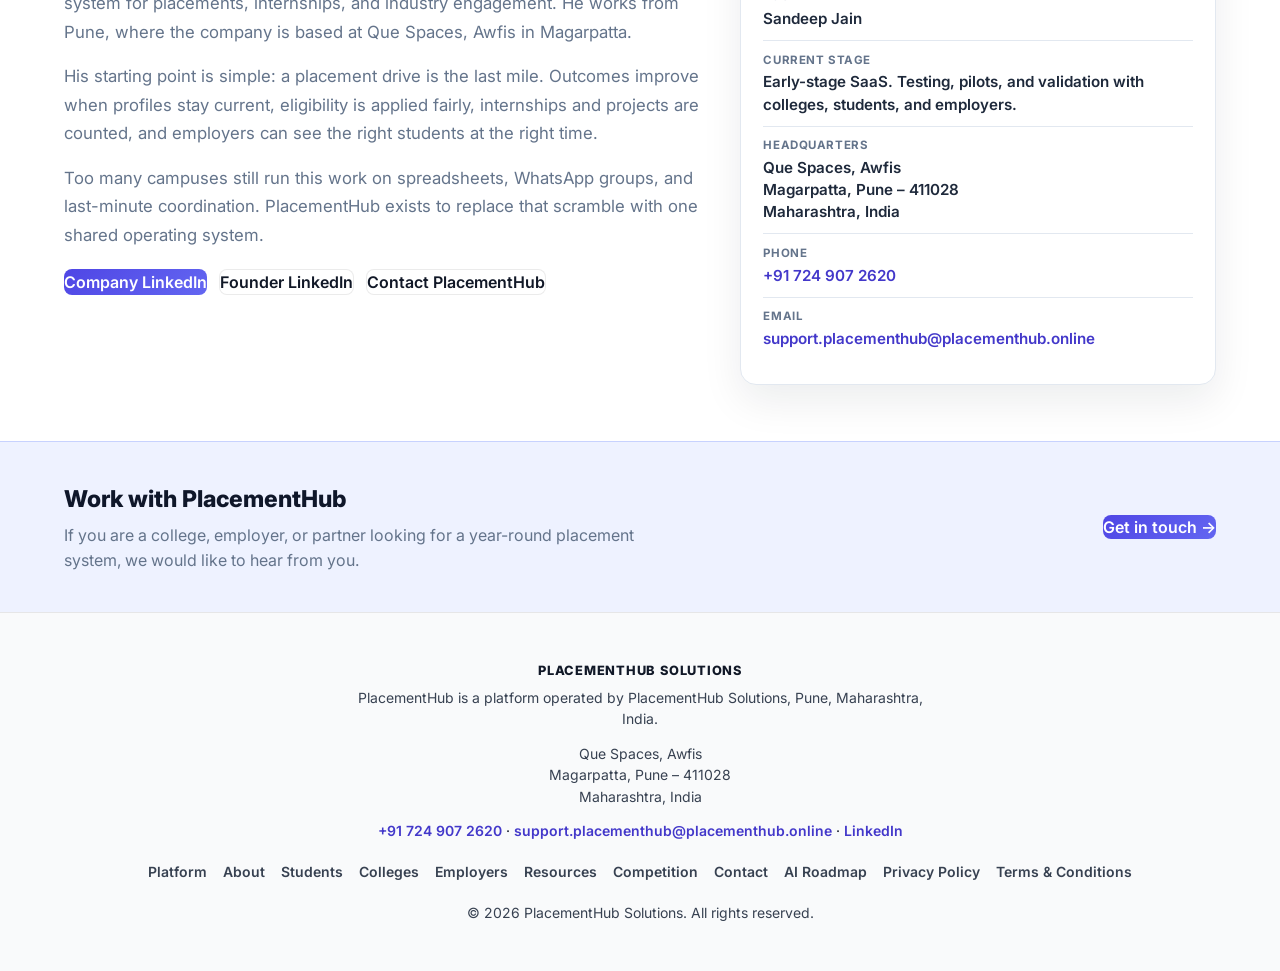
==== commit 25a34b84: "refine" ====
--- a/about/index.html
+++ b/about/index.html
@@ -13,6 +13,7 @@
   <link rel="preconnect" href="https://fonts.gstatic.com" crossorigin />
   <link href="https://fonts.googleapis.com/css2?family=Inter:wght@400;500;600;700;800&display=swap" rel="stylesheet" />
   <link rel="stylesheet" href="/css/site.css" />
+  <link rel="stylesheet" href="/css/pages.css" />
 </head>
 <body>
   <a class="skip-link" href="#content">Skip to content</a>
@@ -31,90 +32,105 @@
           <a href="/resources/">Resources</a>
           <a href="/competition/">Competition</a>
           <a href="/contact/">Contact</a>
-          <a href="https://placementhubsupport-coder.github.io/PlacementHub-AI-Lab/" target="_blank" rel="noopener noreferrer">AI Roadmap</a>
         </nav>
       </div>
     </div>
   </header>
-  <main id="content">
-    <section class="page-hero">
-      <div class="hero-glow" aria-hidden="true"></div>
-      <div class="hero-inner">
-        <p class="kicker">About us · Vision · Early-stage SaaS</p>
-        <h1>PlacementHub is built for the full student journey, <span>not only placement week</span></h1>
-        <p class="hero-lead">
-          PlacementHub is a platform operated by PlacementHub Solutions from Pune, Maharashtra, India.
-          We connect students, colleges, and employers in one year-round system, so placements become the outcome of preparation, not a last-minute scramble.
-        </p>
+  <main id="content" class="ph-page">
+    <section class="ph-hero">
+      <div class="ph-hero-inner">
+        <div class="ph-hero-copy">
+          <p class="ph-kicker">About us · Early-stage SaaS</p>
+          <h1>Built for the full student journey, <span>not only placement week</span></h1>
+          <p class="ph-hero-lead">PlacementHub is operated by PlacementHub Solutions from Pune. We connect students, colleges, and employers in one year-round system—so placements become the outcome of preparation, not a last-minute scramble.</p>
+          <div class="ph-hero-actions">
+            <a class="btn btn-primary" href="/contact/">Get in touch →</a>
+            <a class="btn btn-secondary" href="/platform/">Explore the platform</a>
+          </div>
+        </div>
+        <aside class="ph-hero-panel" aria-label="Company snapshot">
+          <h3>Company snapshot</h3>
+          <dl>
+            <div class="pair"><dt>Legal name</dt><dd>PlacementHub Solutions</dd></div>
+            <div class="pair"><dt>Founder</dt><dd>Sandeep Jain</dd></div>
+            <div class="pair"><dt>Stage</dt><dd>Early-stage · pilots &amp; validation</dd></div>
+            <div class="pair"><dt>HQ</dt><dd>Magarpatta, Pune, India</dd></div>
+          </dl>
+        </aside>
       </div>
     </section>
-    <section class="band">
-      <div class="band-inner">
-        <h2>Current stage</h2>
-        <p>
-          PlacementHub is an early-stage SaaS platform currently undergoing testing, pilot deployments, and validation with colleges, students, and employers.
-          We are building a real product for campuses. We are not claiming a large installed base of customers, placements, or average packages until those figures can be independently verified.
-        </p>
+
+    <section class="ph-section">
+      <div class="ph-wrap">
+        <h2 class="ph-title">Current stage</h2>
+        <div class="ph-prose" style="max-width:42rem">
+          <p>PlacementHub is an early-stage SaaS platform currently undergoing testing, pilot deployments, and validation with colleges, students, and employers. We are building a real product for campuses. We are not claiming a large installed base of customers, placements, or average packages until those figures can be independently verified.</p>
+        </div>
       </div>
     </section>
-    <section class="band">
-      <div class="band-inner">
-        <h2>What PlacementHub does</h2>
-        <p>
-          PlacementHub is the operating system for campus placements. Colleges use it to manage students, rules, calendars, and drives.
-          Students use it to keep a live profile, apply for internships and jobs, and stay visible to recruiters.
-          Employers use it to publish opportunities, evaluate candidates, and run hiring without losing campus context.
-        </p>
-        <p>
-          The platform is designed for continuous collaboration, not a two-week recruitment window. Internships, projects, hackathons, mentoring, assessments, and offers all sit on shared profiles, with college policy and reporting in the same place.
-        </p>
-        <p>
-          PlacementHub provides the technology. Unless we say otherwise, we are not the employer, the college, or the hiring authority for opportunities listed by third parties.
-          We do not guarantee employment, salaries, or placement outcomes, and we do not process candidate salary payments.
-        </p>
+
+    <section class="ph-section ph-section--muted">
+      <div class="ph-wrap">
+        <h2 class="ph-title">What PlacementHub does</h2>
+        <p class="ph-lead">One operating system for campus placements—shared profiles, college policy, and employer process.</p>
+        <div class="ph-grid-3">
+          <article class="ph-card">
+            <h3>For colleges</h3>
+            <p>Manage students, rules, calendars, and drives with institutional control and reporting.</p>
+          </article>
+          <article class="ph-card">
+            <h3>For students</h3>
+            <p>Keep a live profile, apply for internships and jobs, and stay visible to recruiters year-round.</p>
+          </article>
+          <article class="ph-card">
+            <h3>For employers</h3>
+            <p>Publish opportunities, evaluate candidates, and run hiring without losing campus context.</p>
+          </article>
+        </div>
+        <aside class="ph-note">
+          <strong>Our role</strong>
+          <p>PlacementHub provides the technology. Unless we say otherwise, we are not the employer, the college, or the hiring authority for opportunities listed by third parties. We do not guarantee employment, salaries, or placement outcomes, and we do not process candidate salary payments.</p>
+        </aside>
       </div>
     </section>
-    <section class="founder">
-      <div class="founder-inner">
-        <div>
-          <h2>Sandeep Jain</h2>
-          <p class="role">Founder, PlacementHub Solutions</p>
-          <p>
-            Sandeep Jain founded PlacementHub Solutions to give campuses a proper system for placements, internships, and industry engagement.
-            He works from Pune, where the company is based at Que Spaces, Awfis in Magarpatta.
-          </p>
-          <p>
-            His starting point is simple: a placement drive is the last mile. Outcomes improve when profiles stay current, eligibility is applied fairly, internships and projects are counted, and employers can see the right students at the right time.
-          </p>
-          <p>
-            Too many campuses still run this work on spreadsheets, WhatsApp groups, and last-minute coordination. PlacementHub exists to replace that scramble with one shared operating system.
-          </p>
-          <div class="founder-actions">
+
+    <section class="ph-section">
+      <div class="ph-wrap ph-split">
+        <div class="ph-prose">
+          <h2 class="ph-title">Sandeep Jain</h2>
+          <p><strong>Founder, PlacementHub Solutions</strong></p>
+          <p>Sandeep Jain founded PlacementHub Solutions to give campuses a proper system for placements, internships, and industry engagement. He works from Pune, where the company is based at Que Spaces, Awfis in Magarpatta.</p>
+          <p>His starting point is simple: a placement drive is the last mile. Outcomes improve when profiles stay current, eligibility is applied fairly, internships and projects are counted, and employers can see the right students at the right time.</p>
+          <p>Too many campuses still run this work on spreadsheets, WhatsApp groups, and last-minute coordination. PlacementHub exists to replace that scramble with one shared operating system.</p>
+          <div class="ph-hero-actions" style="margin-top:1.25rem">
             <a class="btn btn-primary" href="https://www.linkedin.com/company/placementhubonline/" target="_blank" rel="noopener noreferrer">Company LinkedIn</a>
             <a class="btn btn-secondary" href="https://www.linkedin.com/in/jain35/" target="_blank" rel="noopener noreferrer">Founder LinkedIn</a>
             <a class="btn btn-secondary" href="/contact/">Contact PlacementHub</a>
           </div>
         </div>
-        <aside class="company-panel">
+        <aside class="ph-hero-panel" aria-label="Company details">
           <h3>Company details</h3>
           <dl>
-            <div class="pair"><dt>Legal name</dt><dd class="org-name">PlacementHub Solutions</dd></div>
+            <div class="pair"><dt>Legal name</dt><dd>PlacementHub Solutions</dd></div>
             <div class="pair"><dt>Founder</dt><dd>Sandeep Jain</dd></div>
             <div class="pair"><dt>Current stage</dt><dd>Early-stage SaaS. Testing, pilots, and validation with colleges, students, and employers.</dd></div>
             <div class="pair"><dt>Headquarters</dt><dd>Que Spaces, Awfis<br />Magarpatta, Pune – 411028<br />Maharashtra, India</dd></div>
             <div class="pair"><dt>Phone</dt><dd><a href="tel:+917249072620">+91 724 907 2620</a></dd></div>
             <div class="pair"><dt>Email</dt><dd><a href="mailto:support.placementhub@placementhub.online">support.placementhub@placementhub.online</a></dd></div>
-            <div class="pair"><dt>Company LinkedIn</dt><dd><a href="https://www.linkedin.com/company/placementhubonline/" target="_blank" rel="noopener noreferrer">PlacementHub Solutions</a></dd></div>
-            <div class="pair"><dt>Founder LinkedIn</dt><dd><a href="https://www.linkedin.com/in/jain35/" target="_blank" rel="noopener noreferrer">Sandeep Jain</a></dd></div>
           </dl>
         </aside>
       </div>
     </section>
-    <section class="page-cta">
-      <div class="cta-inner">
-        <h2>Work with PlacementHub</h2>
-        <p>If you are a college, employer, or partner looking for a year-round placement system, we would like to hear from you.</p>
-        <a class="btn btn-primary" href="/contact/">Get in touch</a>
+
+    <section class="ph-cta">
+      <div class="ph-wrap ph-cta-inner">
+        <div>
+          <h2>Work with PlacementHub</h2>
+          <p>If you are a college, employer, or partner looking for a year-round placement system, we would like to hear from you.</p>
+        </div>
+        <div class="ph-cta-actions">
+          <a class="btn btn-primary" href="/contact/">Get in touch →</a>
+        </div>
       </div>
     </section>
   </main>
@@ -145,7 +161,7 @@
         <a href="/employers/">Employers</a>
         <a href="/resources/">Resources</a>
         <a href="/competition/">Competition</a>
-          <a href="/contact/">Contact</a>
+        <a href="/contact/">Contact</a>
         <a href="https://placementhubsupport-coder.github.io/PlacementHub-AI-Lab/" target="_blank" rel="noopener noreferrer">AI Roadmap</a>
         <a href="/privacy.html">Privacy Policy</a>
         <a href="/terms.html">Terms &amp; Conditions</a>
--- a/css/site.css
+++ b/css/site.css
@@ -18,6 +18,8 @@
       --shadow-sm: 0 1px 2px rgba(0, 0, 0, 0.05);
       --shadow-xl: 0 20px 40px rgba(15, 23, 42, 0.12);
       --font-sans: Inter, system-ui, -apple-system, Segoe UI, Roboto, sans-serif;
+      --content-max: 1200px;
+      --content-pad: 1.5rem;
     }
 
     * { box-sizing: border-box; }
@@ -66,9 +68,9 @@
       border-bottom: 1px solid var(--border-default);
     }
     .header-inner {
-      max-width: 1200px;
+      max-width: var(--content-max);
       margin: 0 auto;
-      padding: 0.85rem 1.5rem;
+      padding: 0.85rem var(--content-pad);
       display: flex;
       align-items: center;
       justify-content: space-between;
@@ -815,6 +817,13 @@
 .nav-links {
   gap: 0.75rem 1rem;
 }
+.nav-links a[href="/competition/"] {
+  color: var(--primary-600);
+  font-size: 1rem;
+}
+.nav-links a[href="/competition/"]:hover {
+  color: var(--primary-700);
+}
 .nav-links a[aria-current="page"] {
   color: var(--primary-700);
   text-decoration: underline;
@@ -873,16 +882,24 @@
   flex-wrap: wrap;
   gap: 0.75rem;
   justify-content: center;
+  align-items: stretch;
   margin-top: 1.75rem;
 }
 .page-hero .hero-actions .btn {
   padding: 0.8rem 1.5rem;
+}
+.page-hero .hero-actions .btn-wide {
+  padding-left: 1.85rem;
+  padding-right: 1.85rem;
+  white-space: normal;
+  text-align: center;
+  max-width: 22rem;
 }
 .page-hero--visual {
   min-height: min(78vh, 40rem);
   display: flex;
   align-items: flex-end;
-  padding: 0;
+  padding: 0 var(--content-pad);
   text-align: left;
   color: #fff;
 }
@@ -892,7 +909,7 @@
   width: 100%;
   height: 100%;
   object-fit: cover;
-  object-position: center;
+  object-position: center 35%;
   z-index: 0;
 }
 .page-hero--visual .page-hero-scrim {
@@ -900,16 +917,17 @@
   inset: 0;
   z-index: 1;
   background:
-    linear-gradient(180deg, rgba(17, 24, 39, 0.35) 0%, rgba(17, 24, 39, 0.72) 55%, rgba(17, 24, 39, 0.88) 100%),
-    linear-gradient(90deg, rgba(49, 46, 129, 0.45) 0%, transparent 55%);
+    linear-gradient(180deg, rgba(17, 24, 39, 0.42) 0%, rgba(17, 24, 39, 0.78) 52%, rgba(17, 24, 39, 0.92) 100%),
+    linear-gradient(90deg, rgba(49, 46, 129, 0.5) 0%, transparent 58%);
   pointer-events: none;
 }
 .page-hero--visual .hero-inner {
   position: relative;
   z-index: 2;
-  max-width: 48rem;
+  max-width: var(--content-max);
+  width: 100%;
   margin: 0 auto;
-  padding: 5.5rem 1.5rem 3.25rem;
+  padding: 5.5rem 0 3.25rem;
   text-align: left;
 }
 .page-hero--visual .kicker {
@@ -926,6 +944,24 @@
 }
 .page-hero--visual .hero-actions {
   justify-content: flex-start;
+  align-items: stretch;
+  flex-wrap: wrap;
+  gap: 0.65rem;
+  max-width: 52rem;
+}
+.page-hero--visual .hero-actions .btn {
+  flex: 0 1 auto;
+  white-space: nowrap;
+  text-align: center;
+  line-height: 1.3;
+}
+.page-hero--visual .hero-actions .btn-wide {
+  flex: 1 1 14rem;
+  min-width: 0;
+  max-width: 18rem;
+  white-space: normal;
+  padding-top: 0.7rem;
+  padding-bottom: 0.7rem;
 }
 .page-hero--visual .btn-secondary {
   background: rgba(255, 255, 255, 0.12);
@@ -935,9 +971,20 @@
 .page-hero--visual .btn-secondary:hover {
   background: rgba(255, 255, 255, 0.2);
 }
-
-.band { padding: 0 1.5rem 4.5rem; }
-.band-inner { max-width: 46rem; margin: 0 auto; }
+@media (max-width: 720px) {
+  .page-hero--visual .hero-actions .btn,
+  .page-hero--visual .hero-actions .btn-wide {
+    flex: 1 1 calc(50% - 0.65rem);
+    white-space: normal;
+    max-width: none;
+  }
+}
+.band { padding: 0 var(--content-pad) 4.5rem; }
+.page-hero + .band,
+.page-hero--visual + .band {
+  padding-top: 3.75rem;
+}
+.band-inner { max-width: var(--content-max); width: 100%; margin: 0 auto; }
 .band h2 {
   margin: 0 0 1rem;
   font-size: 1.55rem;
@@ -985,9 +1032,9 @@
   background: var(--bg-secondary);
   border-top: 1px solid var(--border-default);
   border-bottom: 1px solid var(--border-default);
-  padding: 4rem 1.5rem;
-}
-.wide-inner { max-width: 72rem; margin: 0 auto; }
+  padding: 4rem var(--content-pad);
+}
+.wide-inner { max-width: var(--content-max); width: 100%; margin: 0 auto; }
 .wide-inner > h2 {
   margin: 0 0 0.5rem;
   font-size: 1.55rem;
@@ -1100,9 +1147,10 @@
   font-size: 0.92rem;
 }
 
-.page-cta { padding: 0 1.5rem 5rem; }
+.page-cta { padding: 0 var(--content-pad) 5rem; }
 .page-cta .cta-inner {
-  max-width: 46rem;
+  max-width: var(--content-max);
+  width: 100%;
   margin: 0 auto;
   padding-top: 2.5rem;
   border-top: 1px solid var(--border-default);
@@ -1178,189 +1226,3 @@
   .audience-links { grid-template-columns: 1fr; }
 }
 
-/* Competition campaign */
-.comp-glance {
-  margin: 0;
-  display: grid;
-  grid-template-columns: repeat(4, minmax(0, 1fr));
-  gap: 0;
-  border-top: 1px solid var(--border-default);
-}
-.comp-glance-item {
-  padding: 1.15rem 1.25rem 1.15rem 0;
-  border-bottom: 1px solid var(--border-default);
-}
-.comp-glance-item:nth-child(4n) { padding-right: 0; }
-.comp-glance-item:not(:nth-child(4n)) { padding-right: 1.5rem; }
-.comp-glance-item dt {
-  margin: 0 0 0.3rem;
-  font-size: 0.75rem;
-  font-weight: 700;
-  letter-spacing: 0.06em;
-  text-transform: uppercase;
-  color: var(--primary-700);
-}
-.comp-glance-item dd {
-  margin: 0;
-  font-size: 1.02rem;
-  font-weight: 600;
-  color: var(--text-primary);
-  line-height: 1.45;
-}
-.comp-timeline {
-  margin: 0;
-  padding: 0;
-  list-style: none;
-  border-top: 1px solid var(--border-default);
-}
-.comp-timeline li {
-  display: grid;
-  grid-template-columns: 9.5rem minmax(0, 1fr);
-  gap: 1rem 1.5rem;
-  padding: 1.05rem 0;
-  border-bottom: 1px solid var(--border-default);
-}
-.comp-timeline-date {
-  font-size: 0.92rem;
-  font-weight: 700;
-  color: var(--primary-700);
-}
-.comp-timeline-label {
-  color: var(--text-secondary);
-  font-size: 1.02rem;
-  line-height: 1.55;
-}
-.comp-resources {
-  display: grid;
-  grid-template-columns: repeat(3, minmax(0, 1fr));
-  gap: 1rem;
-}
-.comp-resource {
-  display: flex;
-  flex-direction: column;
-  gap: 0.35rem;
-  padding: 1.35rem 1.3rem;
-  border: 1px solid var(--border-default);
-  border-radius: var(--radius-xl);
-  background: var(--bg-primary);
-  box-shadow: var(--shadow-sm);
-  transition: border-color 0.15s ease-out, box-shadow 0.15s ease-out;
-}
-.comp-resource:hover {
-  border-color: var(--primary-200);
-  box-shadow: 0 8px 24px rgba(79, 70, 229, 0.08);
-}
-.comp-resource-type {
-  font-size: 0.72rem;
-  font-weight: 800;
-  letter-spacing: 0.07em;
-  text-transform: uppercase;
-  color: var(--primary-700);
-}
-.comp-resource strong {
-  font-size: 1.05rem;
-  color: var(--text-primary);
-}
-.comp-resource span:last-child {
-  font-size: 0.9rem;
-  color: var(--text-secondary);
-  line-height: 1.5;
-}
-.comp-prizes {
-  display: grid;
-  grid-template-columns: repeat(3, minmax(0, 1fr));
-  gap: 1rem;
-  margin-bottom: 1.5rem;
-}
-.comp-prize {
-  padding: 1.35rem 1.25rem;
-  border: 1px solid var(--border-default);
-  border-radius: var(--radius-xl);
-  background: var(--bg-primary);
-  text-align: center;
-}
-.comp-prize-place {
-  margin: 0 0 0.4rem;
-  font-size: 0.75rem;
-  font-weight: 800;
-  letter-spacing: 0.07em;
-  text-transform: uppercase;
-  color: var(--primary-700);
-}
-.comp-prize-amount {
-  margin: 0;
-  font-size: clamp(1.6rem, 3vw, 2rem);
-  font-weight: 800;
-  letter-spacing: -0.03em;
-  color: var(--text-primary);
-}
-.comp-prize-note {
-  margin: 0;
-  max-width: 46rem;
-  color: var(--text-secondary);
-  font-size: 1.02rem;
-  line-height: 1.7;
-}
-.comp-prize-note a {
-  color: var(--primary-700);
-  font-weight: 600;
-}
-.comp-prize-note a:hover { text-decoration: underline; }
-.comp-steps {
-  margin: 0 0 1rem;
-  padding: 0;
-  list-style: none;
-  counter-reset: comp-step;
-  border-top: 1px solid var(--border-default);
-}
-.comp-steps li {
-  counter-increment: comp-step;
-  position: relative;
-  padding: 1.15rem 0 1.15rem 2.75rem;
-  border-bottom: 1px solid var(--border-default);
-  color: var(--text-secondary);
-  font-size: 1.02rem;
-  line-height: 1.65;
-}
-.comp-steps li::before {
-  content: counter(comp-step);
-  position: absolute;
-  left: 0;
-  top: 1.15rem;
-  width: 1.85rem;
-  height: 1.85rem;
-  border-radius: 9999px;
-  background: var(--primary-50);
-  border: 1px solid var(--primary-200);
-  color: var(--primary-700);
-  font-size: 0.85rem;
-  font-weight: 800;
-  display: inline-flex;
-  align-items: center;
-  justify-content: center;
-}
-.comp-steps strong {
-  display: block;
-  color: var(--text-primary);
-  margin-bottom: 0.2rem;
-}
-.comp-contact p {
-  margin: 0 0 0.4rem;
-  font-size: 1.05rem;
-}
-.comp-contact a {
-  color: var(--primary-700);
-  font-weight: 600;
-}
-.comp-contact a:hover { text-decoration: underline; }
-
-@media (max-width: 900px) {
-  .comp-glance { grid-template-columns: repeat(2, minmax(0, 1fr)); }
-  .comp-glance-item:not(:nth-child(4n)) { padding-right: 1.25rem; }
-  .comp-resources,
-  .comp-prizes { grid-template-columns: 1fr; }
-}
-@media (max-width: 600px) {
-  .comp-glance { grid-template-columns: 1fr; }
-  .comp-timeline li { grid-template-columns: 1fr; gap: 0.25rem; }
-}
--- a/css/pages.css
+++ b/css/pages.css
@@ -0,0 +1,424 @@
+/* Shared corporate page system (homepage, platform, audience pages, etc.) */
+.ph-page {
+  --ph-navy: #1e293b;
+  --ph-ink: #0f172a;
+  --ph-muted: #64748b;
+  --ph-line: #e2e8f0;
+  --ph-soft: #f1f5f9;
+  --ph-tint: #eef2ff;
+}
+.ph-wrap {
+  max-width: var(--content-max);
+  width: 100%;
+  margin: 0 auto;
+  padding: 0 var(--content-pad);
+}
+.ph-section { padding: 3.5rem 0; }
+.ph-section--muted {
+  background: var(--ph-soft);
+  border-top: 1px solid var(--ph-line);
+  border-bottom: 1px solid var(--ph-line);
+}
+.ph-section--tint {
+  background: var(--ph-tint);
+  border-top: 1px solid var(--primary-200);
+}
+.ph-title {
+  margin: 0 0 0.5rem;
+  font-size: clamp(1.45rem, 2.5vw, 1.85rem);
+  font-weight: 800;
+  letter-spacing: -0.02em;
+  color: var(--ph-ink);
+  padding-left: 0.75rem;
+  border-left: 3px solid var(--primary-600);
+}
+.ph-lead {
+  margin: 0 0 1.75rem;
+  max-width: 42rem;
+  color: var(--ph-muted);
+  font-size: 1.05rem;
+  line-height: 1.65;
+}
+.ph-ico {
+  display: inline-flex;
+  align-items: center;
+  justify-content: center;
+  width: 2rem;
+  height: 2rem;
+  border-radius: 0.5rem;
+  background: var(--ph-tint);
+  color: var(--primary-700);
+  flex: 0 0 auto;
+}
+.ph-ico svg { width: 1.05rem; height: 1.05rem; display: block; }
+
+/* Split hero */
+.ph-hero {
+  background: linear-gradient(180deg, #f8fafc 0%, #fff 100%);
+  border-bottom: 1px solid var(--ph-line);
+  padding: 3rem 0 2.75rem;
+}
+.ph-hero-inner {
+  max-width: var(--content-max);
+  margin: 0 auto;
+  padding: 0 var(--content-pad);
+  display: grid;
+  grid-template-columns: minmax(0, 1.1fr) minmax(0, 0.9fr);
+  gap: 2.5rem;
+  align-items: center;
+}
+.ph-kicker {
+  display: inline-flex;
+  margin: 0 0 1rem;
+  padding: 0.3rem 0.85rem;
+  border-radius: 9999px;
+  border: 1px solid var(--primary-200);
+  background: var(--primary-50);
+  color: var(--primary-700);
+  font-size: 0.75rem;
+  font-weight: 700;
+  letter-spacing: 0.04em;
+  text-transform: uppercase;
+}
+.ph-hero-copy h1 {
+  margin: 0 0 1rem;
+  font-size: clamp(2rem, 4vw, 2.85rem);
+  font-weight: 800;
+  letter-spacing: -0.03em;
+  line-height: 1.12;
+  color: var(--ph-ink);
+}
+.ph-hero-copy h1 span { color: var(--primary-600); }
+.ph-hero-lead {
+  margin: 0 0 1.35rem;
+  color: var(--ph-muted);
+  font-size: 1.08rem;
+  line-height: 1.65;
+  max-width: 36rem;
+}
+.ph-hero-actions {
+  display: flex;
+  flex-wrap: wrap;
+  gap: 0.75rem;
+}
+.ph-hero-visual {
+  border-radius: 1rem;
+  overflow: hidden;
+  border: 1px solid var(--ph-line);
+  box-shadow: 0 16px 40px rgba(15, 23, 42, 0.1);
+  aspect-ratio: 4 / 3;
+  background: var(--ph-soft);
+}
+.ph-hero-visual img {
+  width: 100%;
+  height: 100%;
+  object-fit: cover;
+  object-position: center;
+}
+.ph-hero-panel {
+  border-radius: 1rem;
+  border: 1px solid var(--ph-line);
+  background: #fff;
+  box-shadow: 0 16px 40px rgba(15, 23, 42, 0.08);
+  padding: 1.5rem 1.4rem;
+}
+.ph-hero-panel h3 {
+  margin: 0 0 0.85rem;
+  font-size: 0.95rem;
+  font-weight: 800;
+  color: var(--ph-ink);
+}
+.ph-hero-panel dl { margin: 0; }
+.ph-hero-panel .pair {
+  padding: 0.65rem 0;
+  border-top: 1px solid var(--ph-line);
+}
+.ph-hero-panel .pair:first-of-type { border-top: none; padding-top: 0; }
+.ph-hero-panel dt {
+  margin: 0 0 0.15rem;
+  font-size: 0.72rem;
+  font-weight: 700;
+  letter-spacing: 0.05em;
+  text-transform: uppercase;
+  color: var(--ph-muted);
+}
+.ph-hero-panel dd {
+  margin: 0;
+  font-size: 0.95rem;
+  font-weight: 600;
+  color: var(--ph-navy);
+  line-height: 1.45;
+}
+.ph-hero-panel a { color: var(--primary-700); }
+
+/* Feature / value cards */
+.ph-grid-3 {
+  display: grid;
+  grid-template-columns: repeat(3, minmax(0, 1fr));
+  gap: 1rem;
+}
+.ph-grid-4 {
+  display: grid;
+  grid-template-columns: repeat(4, minmax(0, 1fr));
+  gap: 1rem;
+}
+.ph-grid-2 {
+  display: grid;
+  grid-template-columns: repeat(2, minmax(0, 1fr));
+  gap: 1rem;
+}
+.ph-card {
+  padding: 1.3rem 1.2rem;
+  border: 1px solid var(--ph-line);
+  border-radius: var(--radius-xl);
+  background: #fff;
+}
+.ph-card .ph-ico { margin-bottom: 0.85rem; }
+.ph-card h3 {
+  margin: 0 0 0.4rem;
+  font-size: 1.05rem;
+  font-weight: 800;
+  color: var(--ph-ink);
+}
+.ph-card p {
+  margin: 0;
+  color: var(--ph-muted);
+  font-size: 0.95rem;
+  line-height: 1.55;
+}
+.ph-card ul {
+  margin: 0.55rem 0 0;
+  padding: 0 0 0 1.1rem;
+  color: var(--ph-muted);
+  font-size: 0.92rem;
+  line-height: 1.55;
+}
+.ph-card--center { text-align: center; }
+.ph-card--center .ph-ico { margin-left: auto; margin-right: auto; }
+
+/* Ecosystem */
+.ph-ecosystem {
+  display: grid;
+  grid-template-columns: repeat(4, minmax(0, 1fr));
+  gap: 1rem;
+}
+.ph-eco-item {
+  text-align: center;
+  padding: 1.25rem 1rem;
+  border: 1px solid var(--ph-line);
+  border-radius: var(--radius-xl);
+  background: #fff;
+}
+.ph-eco-item .ph-ico { margin: 0 auto 0.75rem; }
+.ph-eco-item strong {
+  display: block;
+  margin: 0 0 0.25rem;
+  color: var(--ph-ink);
+  font-size: 1rem;
+}
+.ph-eco-item span {
+  color: var(--ph-muted);
+  font-size: 0.88rem;
+  line-height: 1.4;
+}
+
+/* Capability row */
+.ph-caps {
+  display: grid;
+  grid-template-columns: repeat(5, minmax(0, 1fr));
+  gap: 0.85rem;
+}
+.ph-cap {
+  display: flex;
+  flex-direction: column;
+  align-items: flex-start;
+  gap: 0.55rem;
+  padding: 1.1rem 1rem;
+  border: 1px solid var(--ph-line);
+  border-radius: var(--radius-xl);
+  background: #fff;
+}
+.ph-cap strong {
+  color: var(--ph-ink);
+  font-size: 0.95rem;
+}
+
+/* Workflow steps */
+.ph-flow {
+  list-style: none;
+  margin: 0;
+  padding: 0;
+  display: grid;
+  grid-template-columns: repeat(4, minmax(0, 1fr));
+  gap: 1rem;
+}
+.ph-flow li {
+  padding: 1.2rem 1.1rem;
+  border: 1px solid var(--ph-line);
+  border-radius: var(--radius-xl);
+  background: #fff;
+}
+.ph-flow-num {
+  display: inline-flex;
+  align-items: center;
+  justify-content: center;
+  width: 1.6rem;
+  height: 1.6rem;
+  margin-bottom: 0.65rem;
+  border-radius: 9999px;
+  background: var(--primary-600);
+  color: #fff;
+  font-size: 0.8rem;
+  font-weight: 800;
+}
+.ph-flow .ph-ico { margin-bottom: 0.65rem; }
+.ph-flow strong {
+  display: block;
+  margin: 0 0 0.3rem;
+  color: var(--ph-ink);
+  font-size: 0.98rem;
+}
+.ph-flow p {
+  margin: 0;
+  color: var(--ph-muted);
+  font-size: 0.9rem;
+  line-height: 1.5;
+}
+
+/* Note / stage */
+.ph-note {
+  margin: 1.25rem 0 0;
+  padding: 1rem 1.15rem;
+  border: 1px solid var(--primary-200);
+  border-radius: var(--radius-lg);
+  background: var(--ph-tint);
+  max-width: 40rem;
+}
+.ph-note strong {
+  display: block;
+  margin: 0 0 0.25rem;
+  font-size: 0.75rem;
+  letter-spacing: 0.06em;
+  text-transform: uppercase;
+  color: var(--primary-700);
+}
+.ph-note p {
+  margin: 0;
+  color: var(--ph-navy);
+  font-size: 0.92rem;
+  line-height: 1.55;
+}
+
+/* CTA / help bar */
+.ph-cta {
+  background: var(--ph-tint);
+  border-top: 1px solid var(--primary-200);
+  padding: 2.5rem 0;
+}
+.ph-cta-inner {
+  display: flex;
+  flex-wrap: wrap;
+  align-items: center;
+  justify-content: space-between;
+  gap: 1.25rem 2rem;
+}
+.ph-cta h2 {
+  margin: 0 0 0.35rem;
+  font-size: 1.45rem;
+  font-weight: 800;
+  color: var(--ph-ink);
+}
+.ph-cta p {
+  margin: 0;
+  max-width: 36rem;
+  color: var(--ph-muted);
+  font-size: 1rem;
+  line-height: 1.55;
+}
+.ph-cta-actions {
+  display: flex;
+  flex-wrap: wrap;
+  gap: 0.75rem;
+}
+
+/* Audience / two-col */
+.ph-split {
+  display: grid;
+  grid-template-columns: minmax(0, 1.15fr) minmax(0, 0.85fr);
+  gap: 2rem;
+  align-items: start;
+}
+.ph-prose p {
+  margin: 0 0 1rem;
+  color: var(--ph-muted);
+  font-size: 1.05rem;
+  line-height: 1.7;
+}
+.ph-prose p:last-child { margin-bottom: 0; }
+.ph-prose strong { color: var(--ph-ink); }
+
+/* Contact form */
+.ph-form {
+  display: grid;
+  gap: 0.85rem;
+  padding: 1.4rem 1.35rem;
+  border: 1px solid var(--ph-line);
+  border-radius: var(--radius-xl);
+  background: #fff;
+}
+.ph-form label {
+  display: grid;
+  gap: 0.3rem;
+  font-size: 0.85rem;
+  font-weight: 700;
+  color: var(--ph-navy);
+}
+.ph-form input,
+.ph-form select,
+.ph-form textarea {
+  width: 100%;
+  padding: 0.7rem 0.85rem;
+  border: 1px solid var(--ph-line);
+  border-radius: 0.5rem;
+  font: inherit;
+  color: var(--ph-ink);
+  background: #fff;
+}
+.ph-form textarea { min-height: 8rem; resize: vertical; }
+.ph-contact-list {
+  display: grid;
+  gap: 0.85rem;
+  margin: 0 0 1.25rem;
+}
+.ph-contact-list a,
+.ph-contact-list p {
+  display: flex;
+  align-items: flex-start;
+  gap: 0.55rem;
+  margin: 0;
+  color: var(--primary-700);
+  font-weight: 600;
+  font-size: 1rem;
+  line-height: 1.45;
+}
+.ph-contact-list .ph-ico { margin-top: 0.1rem; }
+
+@media (max-width: 980px) {
+  .ph-hero-inner,
+  .ph-split { grid-template-columns: 1fr; }
+  .ph-hero-visual { max-width: 36rem; }
+  .ph-grid-3,
+  .ph-grid-4,
+  .ph-ecosystem,
+  .ph-caps,
+  .ph-flow { grid-template-columns: repeat(2, minmax(0, 1fr)); }
+}
+@media (max-width: 640px) {
+  .ph-grid-3,
+  .ph-grid-4,
+  .ph-grid-2,
+  .ph-ecosystem,
+  .ph-caps,
+  .ph-flow { grid-template-columns: 1fr; }
+  .ph-hero { padding-top: 2rem; }
+}
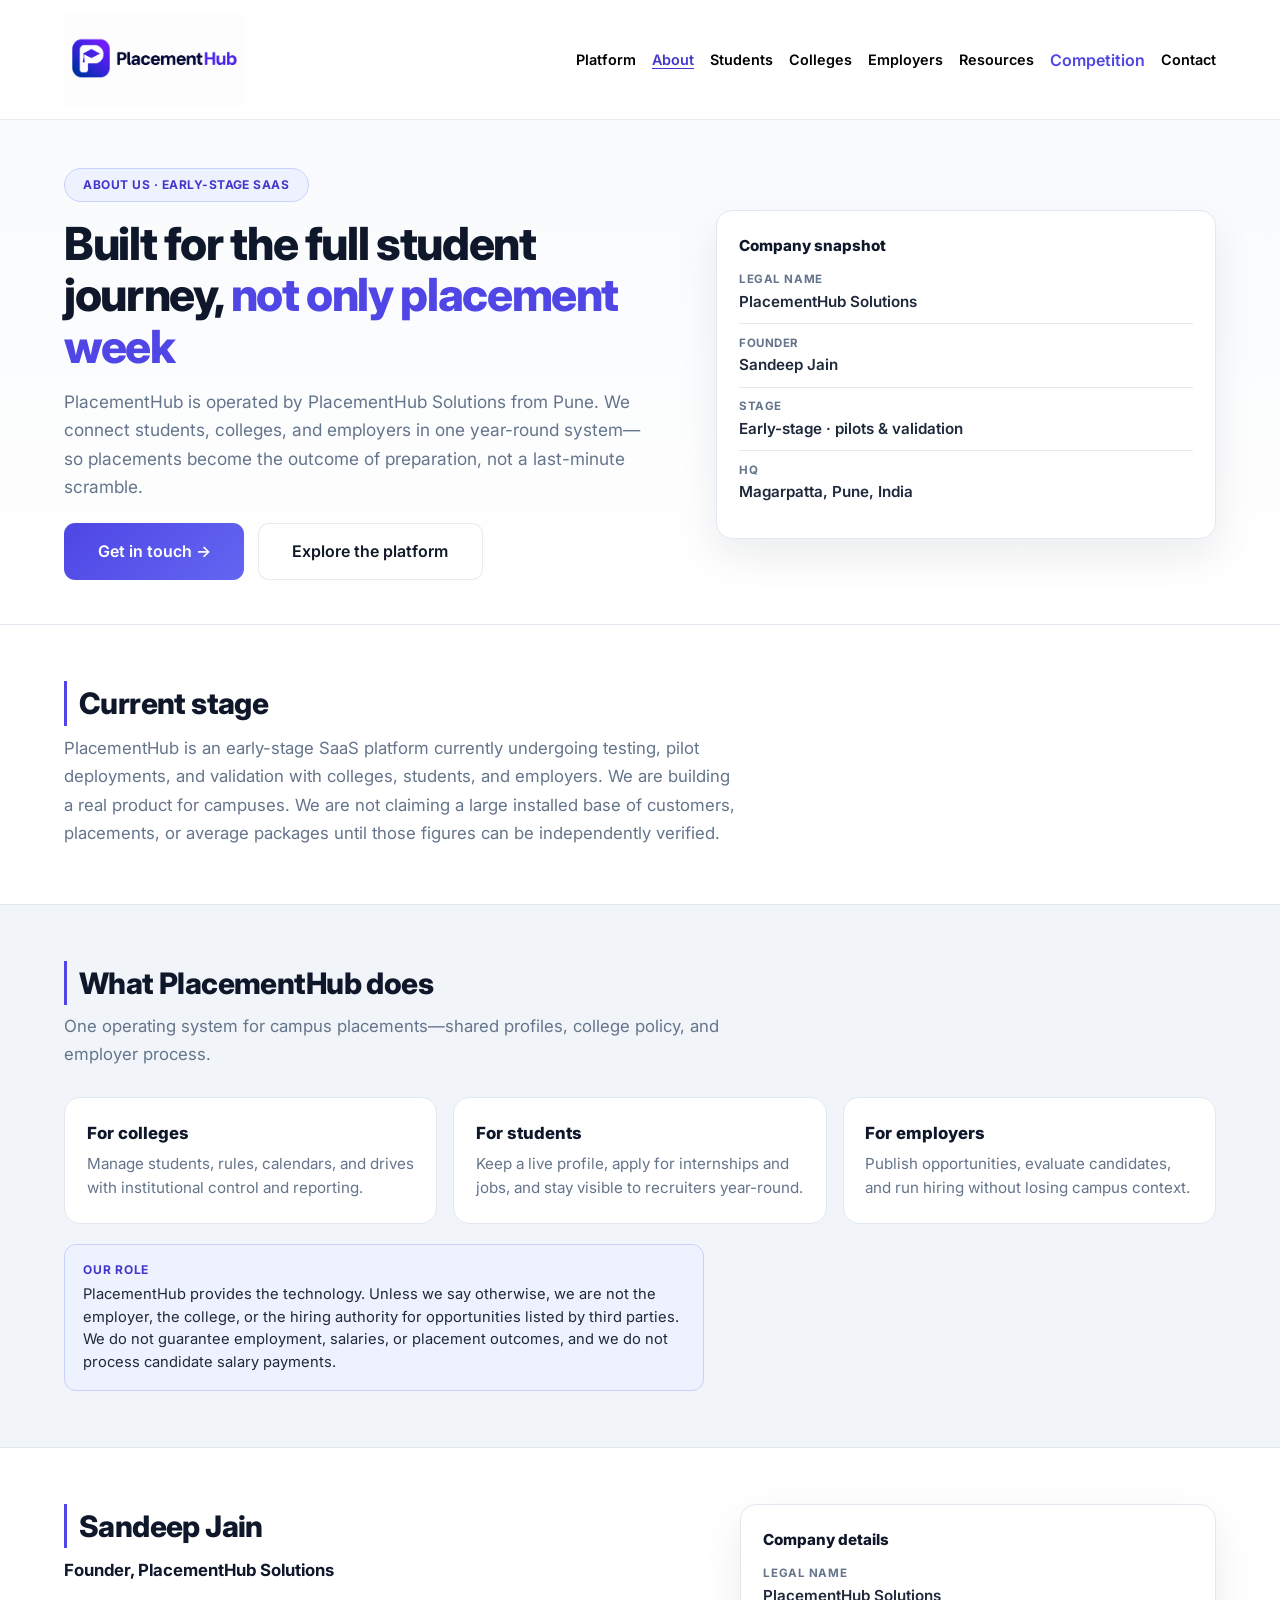
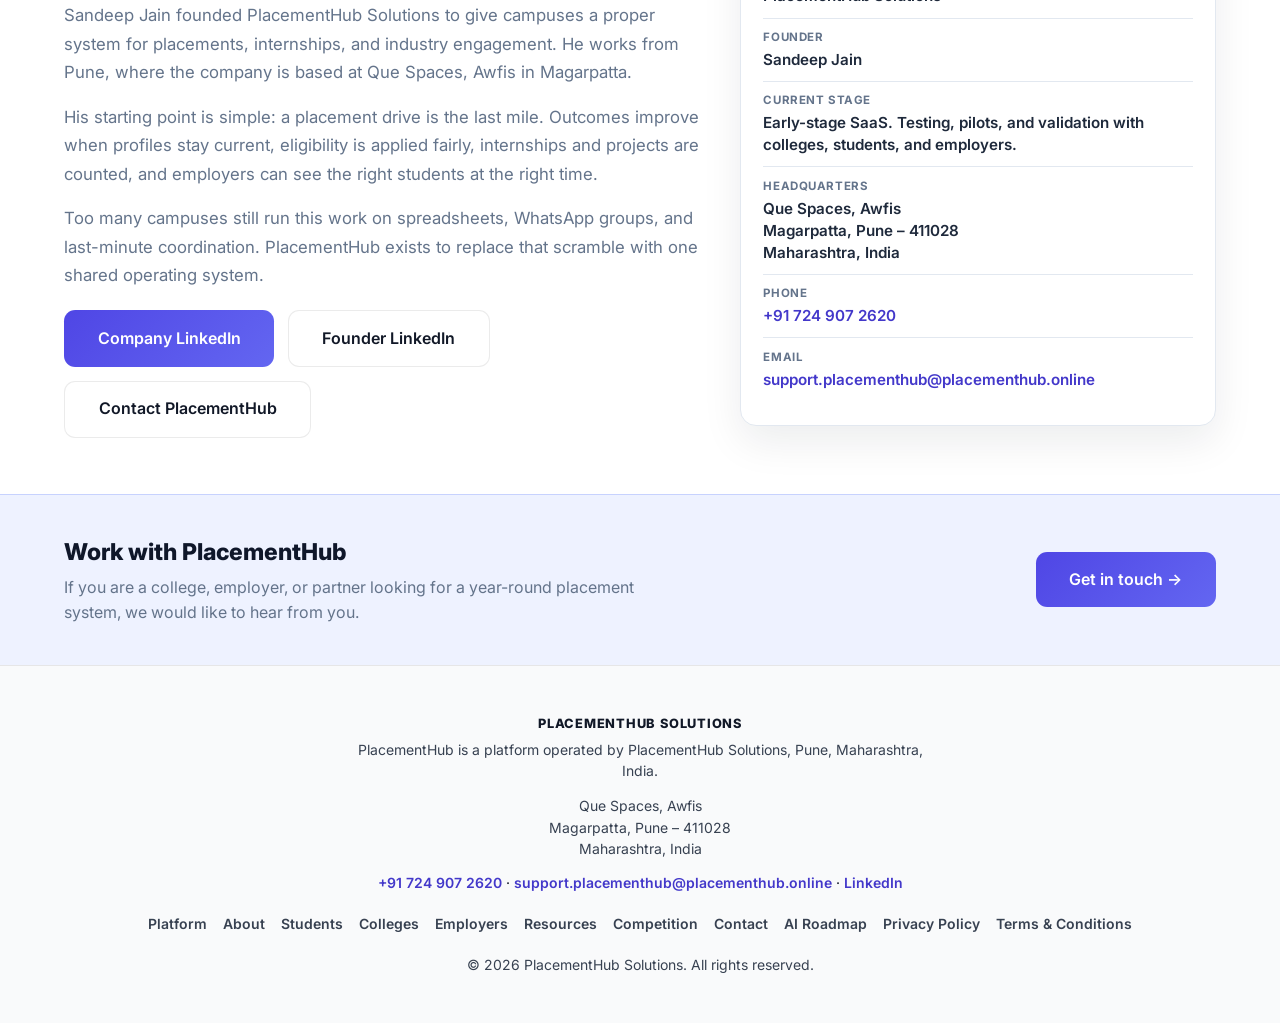
==== commit c20d4e49: "skills" ====
--- a/about/index.html
+++ b/about/index.html
@@ -12,8 +12,8 @@
   <link rel="preconnect" href="https://fonts.googleapis.com" />
   <link rel="preconnect" href="https://fonts.gstatic.com" crossorigin />
   <link href="https://fonts.googleapis.com/css2?family=Inter:wght@400;500;600;700;800&display=swap" rel="stylesheet" />
-  <link rel="stylesheet" href="/css/site.css" />
-  <link rel="stylesheet" href="/css/pages.css" />
+  <link rel="stylesheet" href="/css/site.css?v=20261121g" />
+  <link rel="stylesheet" href="/css/pages.css?v=20261121g" />
 </head>
 <body>
   <a class="skip-link" href="#content">Skip to content</a>
--- a/css/site.css
+++ b/css/site.css
@@ -20,6 +20,13 @@
       --font-sans: Inter, system-ui, -apple-system, Segoe UI, Roboto, sans-serif;
       --content-max: 1200px;
       --content-pad: 1.5rem;
+      /* Component spacing tokens — change once, applies site-wide */
+      --btn-pad-y: 1.05rem;
+      --btn-pad-x: 2.1rem;
+      --btn-radius: 0.7rem;
+      --badge-pad-y: 0.5rem;
+      --badge-pad-x: 1.15rem;
+      --media-inset: 0.65rem;
     }
 
     * { box-sizing: border-box; }
@@ -39,9 +46,12 @@
       display: inline-flex;
       align-items: center;
       justify-content: center;
-      gap: 0.5rem;
-      border-radius: 0.5rem;
+      gap: 0.55rem;
+      padding: var(--btn-pad-y) var(--btn-pad-x);
+      border-radius: var(--btn-radius);
+      font-size: 1rem;
       font-weight: 600;
+      line-height: 1.35;
       border: 1px solid transparent;
       cursor: pointer;
       font-family: inherit;
@@ -145,9 +155,10 @@
       border: 1px solid var(--primary-200);
       background: var(--primary-50);
       color: var(--primary-700);
-      padding: 0.375rem 1rem;
+      padding: var(--badge-pad-y) var(--badge-pad-x);
       font-size: 0.875rem;
       font-weight: 600;
+      line-height: 1.35;
       margin-bottom: 2rem;
     }
     .hero h1 {
@@ -171,7 +182,7 @@
       gap: 1rem;
       flex-wrap: wrap;
     }
-    .hero-actions .btn { padding: 0.875rem 2rem; font-size: 1.125rem; }
+    .hero-actions .btn { padding: var(--btn-pad-y) var(--btn-pad-x); font-size: 1.125rem; }
 
     .stage-note {
       max-width: 40rem;
@@ -419,7 +430,8 @@
       font-size: 0.85rem;
       font-weight: 700;
       letter-spacing: 0.01em;
-      padding: 0.45rem 0.95rem;
+      line-height: 1.3;
+      padding: 0.55rem 1.4rem;
       transition: background 0.15s ease-out, border-color 0.15s ease-out, color 0.15s ease-out, box-shadow 0.15s ease-out;
     }
     .resource-tab:hover {
@@ -512,8 +524,8 @@
       display: inline-flex;
       align-items: center;
       justify-content: center;
-      min-height: 2.5rem;
-      padding: 0.45rem 0.35rem;
+      min-height: 2.75rem;
+      padding: 0.55rem 0.5rem;
       border-radius: 0.65rem;
       border: 1px solid var(--primary-200);
       background: var(--primary-50);
@@ -546,11 +558,12 @@
       font-weight: 700;
       letter-spacing: 0.04em;
       text-transform: uppercase;
+      line-height: 1.3;
       color: var(--primary-700);
       background: var(--primary-50);
       border: 1px solid var(--primary-200);
       border-radius: 9999px;
-      padding: 0.2rem 0.65rem;
+      padding: 0.45rem 1.35rem;
       margin-bottom: 0.65rem;
     }
     .resource-item h3 {
@@ -591,7 +604,7 @@
       margin-top: auto;
     }
     .resource-actions .btn {
-      padding: 0.7rem 1.25rem;
+      padding: 0.8rem 1.4rem;
       font-size: 0.95rem;
       white-space: nowrap;
       width: 100%;
@@ -687,7 +700,7 @@
     .contact-form textarea { min-height: 7rem; resize: vertical; }
     .contact-form .btn {
       margin-top: 0.25rem;
-      padding: 0.75rem 1.25rem;
+      padding: 0.9rem 1.55rem;
       font-size: 1rem;
     }
     .contact-confirm {
@@ -857,9 +870,10 @@
   border: 1px solid var(--primary-200);
   background: var(--primary-50);
   color: var(--primary-700);
-  padding: 0.3rem 0.85rem;
+  padding: var(--badge-pad-y) var(--badge-pad-x);
   font-size: 0.8125rem;
   font-weight: 600;
+  line-height: 1.35;
   margin: 0 0 1.15rem;
 }
 .page-hero h1 {
@@ -886,7 +900,7 @@
   margin-top: 1.75rem;
 }
 .page-hero .hero-actions .btn {
-  padding: 0.8rem 1.5rem;
+  padding: var(--btn-pad-y) var(--btn-pad-x);
 }
 .page-hero .hero-actions .btn-wide {
   padding-left: 1.85rem;
@@ -1211,7 +1225,7 @@
 }
 .feature-more .btn,
 .page-cta .btn,
-.founder-actions .btn { padding: 0.8rem 1.5rem; }
+.founder-actions .btn { padding: var(--btn-pad-y) var(--btn-pad-x); }
 
 @media (max-width: 800px) {
   .serve-row { grid-template-columns: 1fr; gap: 0.3rem; }
--- a/css/pages.css
+++ b/css/pages.css
@@ -69,8 +69,9 @@
 }
 .ph-kicker {
   display: inline-flex;
+  align-items: center;
   margin: 0 0 1rem;
-  padding: 0.3rem 0.85rem;
+  padding: var(--badge-pad-y) var(--badge-pad-x);
   border-radius: 9999px;
   border: 1px solid var(--primary-200);
   background: var(--primary-50);
@@ -78,6 +79,7 @@
   font-size: 0.75rem;
   font-weight: 700;
   letter-spacing: 0.04em;
+  line-height: 1.35;
   text-transform: uppercase;
 }
 .ph-hero-copy h1 {
@@ -99,8 +101,16 @@
 .ph-hero-actions {
   display: flex;
   flex-wrap: wrap;
-  gap: 0.75rem;
-}
+  gap: 0.85rem;
+}
+.ph-hero-actions .btn {
+  padding: var(--btn-pad-y) var(--btn-pad-x);
+}
+.ph-hero--solo .ph-hero-inner {
+  grid-template-columns: 1fr;
+  max-width: 48rem;
+}
+.ph-hero--solo .ph-hero-lead { max-width: 42rem; }
 .ph-hero-visual {
   border-radius: 1rem;
   overflow: hidden;
@@ -108,12 +118,49 @@
   box-shadow: 0 16px 40px rgba(15, 23, 42, 0.1);
   aspect-ratio: 4 / 3;
   background: var(--ph-soft);
+  padding: 0.55rem;
 }
 .ph-hero-visual img {
   width: 100%;
   height: 100%;
   object-fit: cover;
   object-position: center;
+  border-radius: 0.65rem;
+}
+
+/* Full-bleed ecosystem diagram */
+.ph-diagram {
+  background: #fff;
+  border-top: 1px solid var(--ph-line);
+  border-bottom: 1px solid var(--ph-line);
+  padding: 2.5rem 0 0;
+}
+.ph-diagram-inner {
+  width: 100%;
+  margin: 0;
+  padding: 0;
+}
+.ph-diagram-intro {
+  max-width: var(--content-max);
+  margin: 0 auto 1.35rem;
+  padding: 0 var(--content-pad);
+}
+.ph-diagram-frame {
+  margin: 0;
+  padding: 0;
+  border: none;
+  border-radius: 0;
+  background: #fff;
+  box-shadow: none;
+}
+.ph-diagram-frame img {
+  width: 100%;
+  max-width: 100%;
+  height: auto;
+  display: block;
+  border-radius: 0;
+  object-fit: contain;
+  background: #fff;
 }
 .ph-hero-panel {
   border-radius: 1rem;
@@ -168,7 +215,7 @@
   gap: 1rem;
 }
 .ph-card {
-  padding: 1.3rem 1.2rem;
+  padding: 1.45rem 1.35rem;
   border: 1px solid var(--ph-line);
   border-radius: var(--radius-xl);
   background: #fff;
@@ -253,7 +300,7 @@
   gap: 1rem;
 }
 .ph-flow li {
-  padding: 1.2rem 1.1rem;
+  padding: 1.4rem 1.25rem;
   border: 1px solid var(--ph-line);
   border-radius: var(--radius-xl);
   background: #fff;
@@ -262,9 +309,9 @@
   display: inline-flex;
   align-items: center;
   justify-content: center;
-  width: 1.6rem;
-  height: 1.6rem;
-  margin-bottom: 0.65rem;
+  width: 1.85rem;
+  height: 1.85rem;
+  margin-bottom: 0.75rem;
   border-radius: 9999px;
   background: var(--primary-600);
   color: #fff;
@@ -338,7 +385,11 @@
 .ph-cta-actions {
   display: flex;
   flex-wrap: wrap;
-  gap: 0.75rem;
+  gap: 0.85rem;
+}
+.ph-cta-actions .btn,
+.ph-section .btn {
+  padding: var(--btn-pad-y) var(--btn-pad-x);
 }
 
 /* Audience / two-col */
@@ -385,6 +436,10 @@
   background: #fff;
 }
 .ph-form textarea { min-height: 8rem; resize: vertical; }
+.ph-form .btn {
+  padding: 0.9rem 1.55rem;
+  width: fit-content;
+}
 .ph-contact-list {
   display: grid;
   gap: 0.85rem;
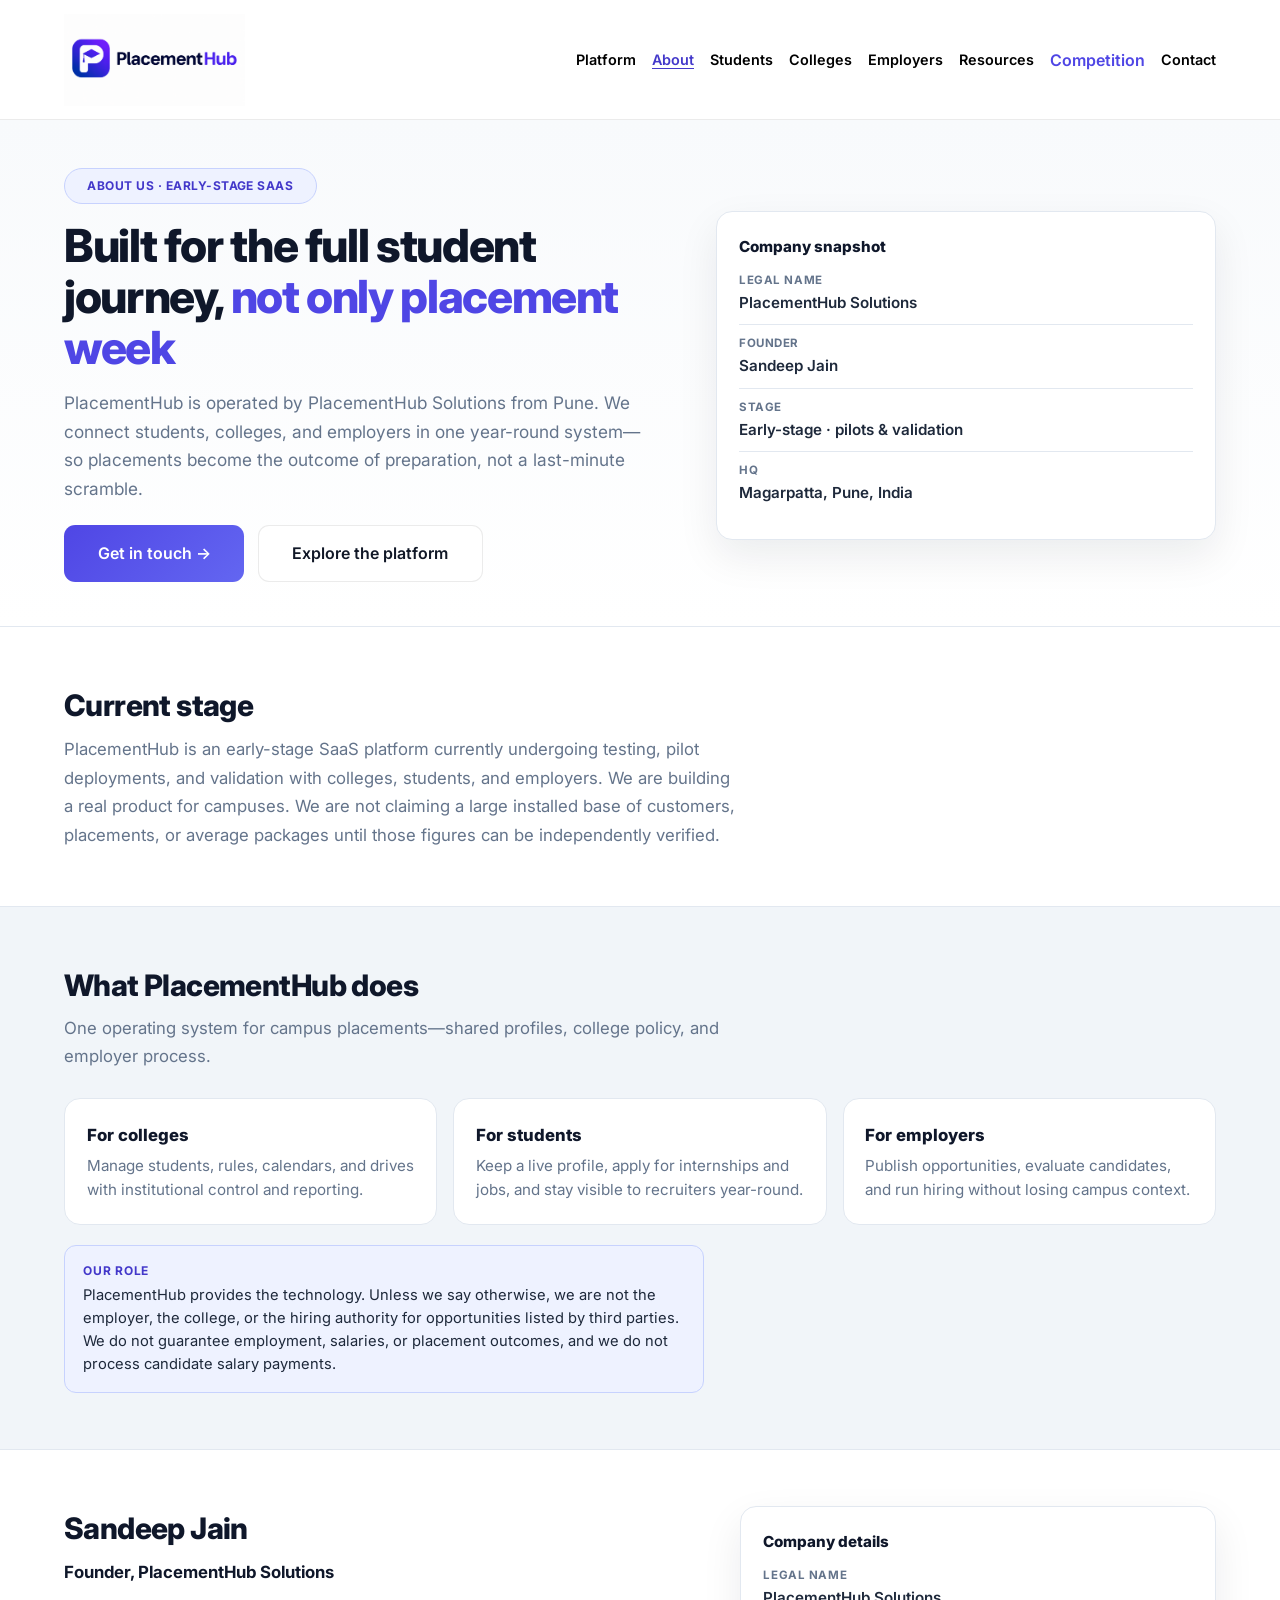
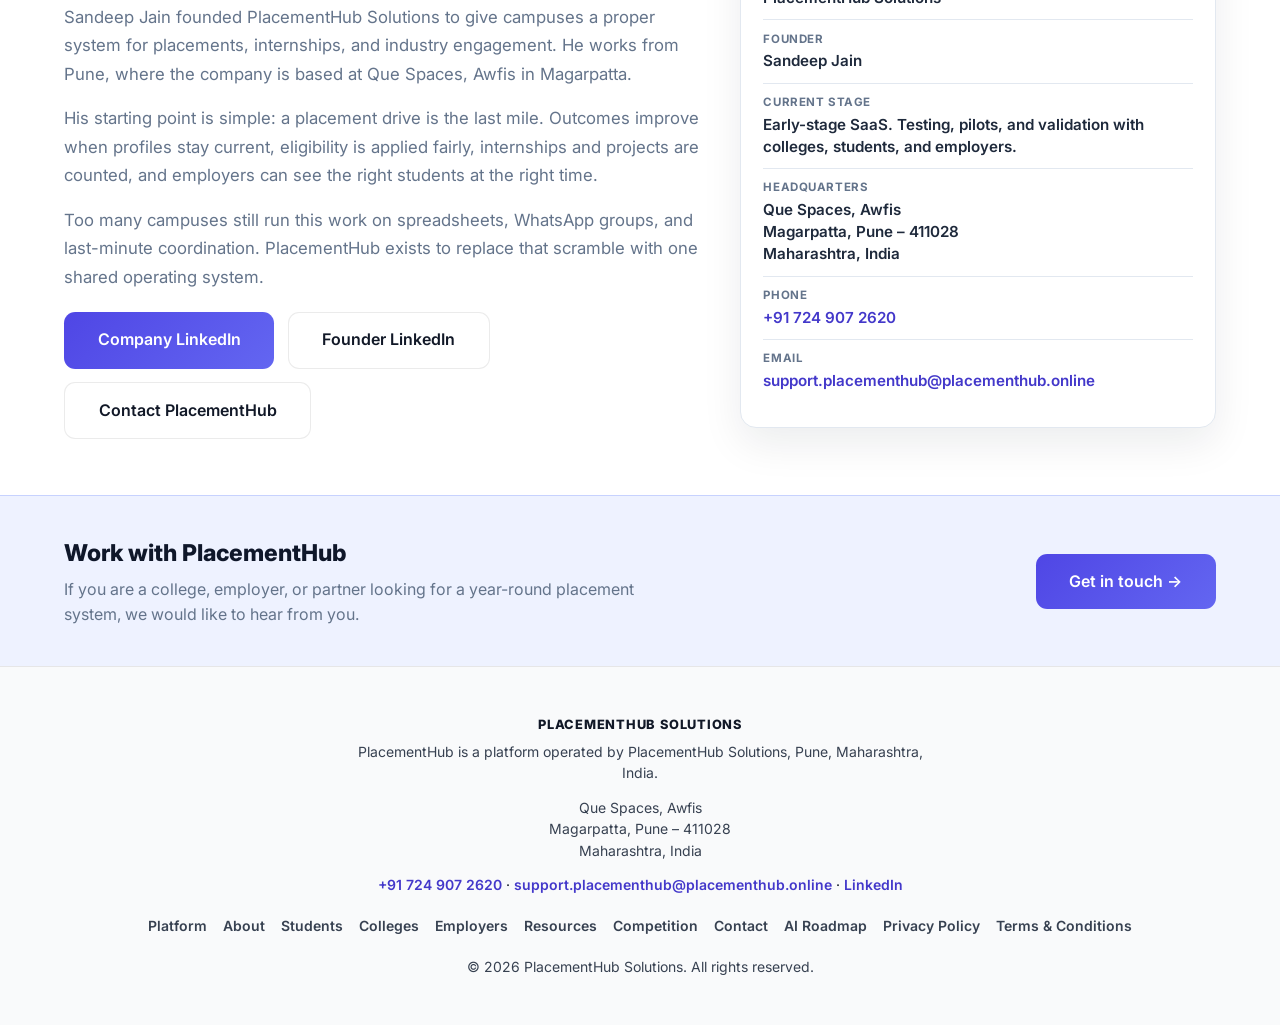
==== commit 90d9486c: "polish" ====
--- a/about/index.html
+++ b/about/index.html
@@ -12,8 +12,8 @@
   <link rel="preconnect" href="https://fonts.googleapis.com" />
   <link rel="preconnect" href="https://fonts.gstatic.com" crossorigin />
   <link href="https://fonts.googleapis.com/css2?family=Inter:wght@400;500;600;700;800&display=swap" rel="stylesheet" />
-  <link rel="stylesheet" href="/css/site.css?v=20261121g" />
-  <link rel="stylesheet" href="/css/pages.css?v=20261121g" />
+  <link rel="stylesheet" href="/css/site.css?v=20261121j" />
+  <link rel="stylesheet" href="/css/pages.css?v=20261121j" />
 </head>
 <body>
   <a class="skip-link" href="#content">Skip to content</a>
--- a/css/site.css
+++ b/css/site.css
@@ -24,9 +24,10 @@
       --btn-pad-y: 1.05rem;
       --btn-pad-x: 2.1rem;
       --btn-radius: 0.7rem;
-      --badge-pad-y: 0.5rem;
-      --badge-pad-x: 1.15rem;
+      --badge-pad-y: 0.55rem;
+      --badge-pad-x: 1.4rem;
       --media-inset: 0.65rem;
+      --contrast: #1e293b;
     }
 
     * { box-sizing: border-box; }
--- a/css/pages.css
+++ b/css/pages.css
@@ -29,8 +29,6 @@
   font-weight: 800;
   letter-spacing: -0.02em;
   color: var(--ph-ink);
-  padding-left: 0.75rem;
-  border-left: 3px solid var(--primary-600);
 }
 .ph-lead {
   margin: 0 0 1.75rem;
@@ -128,21 +126,22 @@
   border-radius: 0.65rem;
 }
 
-/* Full-bleed ecosystem diagram */
+/* Full-width ecosystem diagram — own section, not a side pane */
 .ph-diagram {
   background: #fff;
   border-top: 1px solid var(--ph-line);
   border-bottom: 1px solid var(--ph-line);
-  padding: 2.5rem 0 0;
+  padding: 2.75rem 0 0;
 }
 .ph-diagram-inner {
   width: 100%;
+  max-width: none;
   margin: 0;
   padding: 0;
 }
 .ph-diagram-intro {
   max-width: var(--content-max);
-  margin: 0 auto 1.35rem;
+  margin: 0 auto 1.5rem;
   padding: 0 var(--content-pad);
 }
 .ph-diagram-frame {
@@ -152,14 +151,17 @@
   border-radius: 0;
   background: #fff;
   box-shadow: none;
+  width: 100%;
 }
 .ph-diagram-frame img {
   width: 100%;
-  max-width: 100%;
+  max-width: none;
   height: auto;
+  min-height: min(70vh, 52rem);
   display: block;
   border-radius: 0;
   object-fit: contain;
+  object-position: center top;
   background: #fff;
 }
 .ph-hero-panel {
